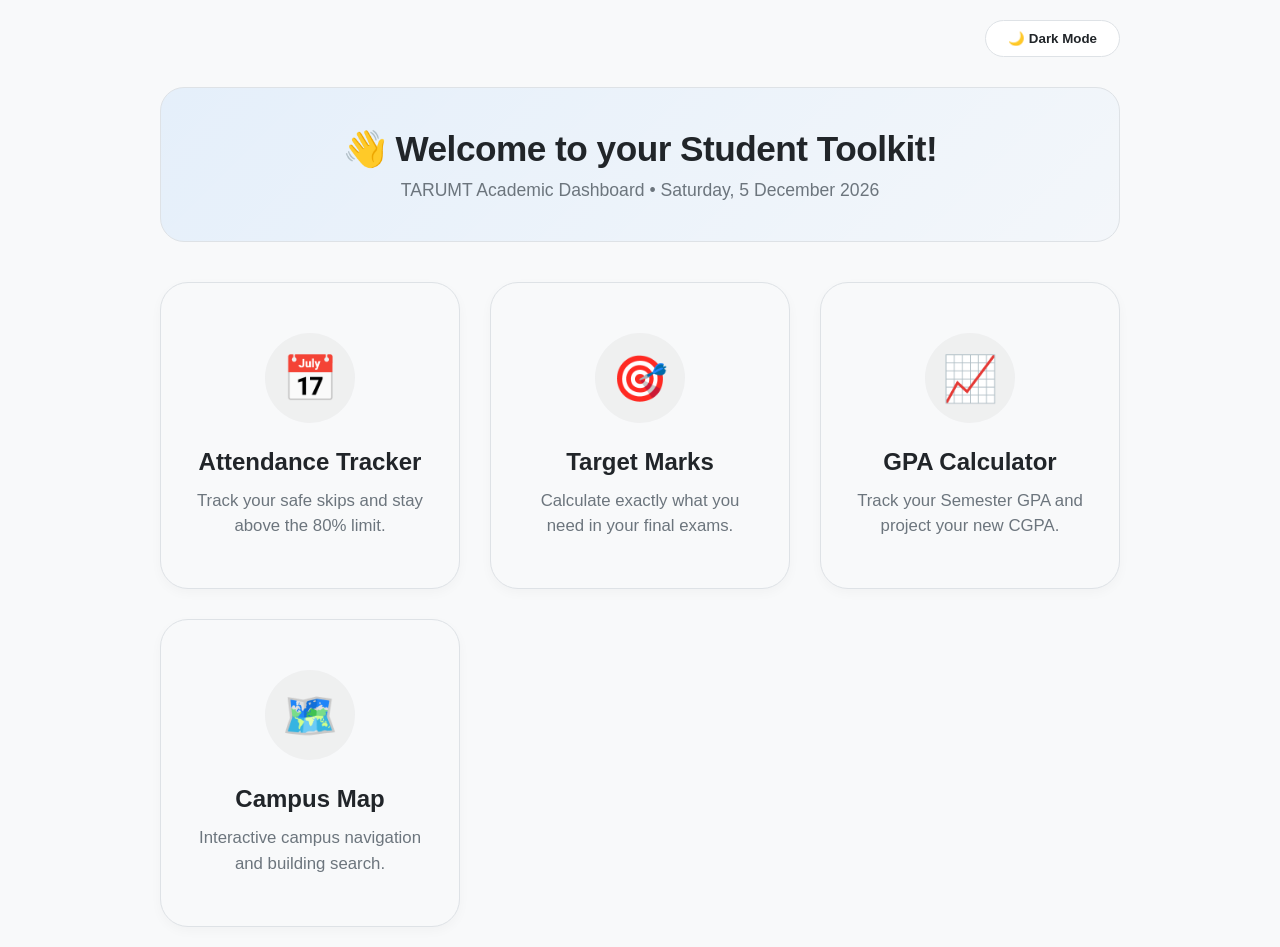
==== index.html @ 8050a45e "Add files via upload" ====
<!DOCTYPE html>
<html lang="en">
<head>
    <link rel="manifest" href="manifest.json">
    <meta name="theme-color" content="#D9534F">
    <meta name="apple-mobile-web-app-capable" content="yes">
    <meta name="apple-mobile-web-app-status-bar-style" content="black">
    <meta charset="UTF-8">
    <meta name="viewport" content="width=device-width, initial-scale=1.0">
    <title>Student Toolkit | Home</title>
    <link rel="stylesheet" href="style.css">
    <style>
        /* Smooth page load animation */
        @keyframes fadeUp { 
            from { opacity: 0; transform: translateY(15px); } 
            to { opacity: 1; transform: translateY(0); } 
        }
        
        .dashboard { 
            animation: fadeUp 0.6s ease-out; 
            position: relative; /* Locks the dark mode button inside */
            padding: 20px;
            max-width: 1000px;
            margin: 0 auto;
        }

        #theme-toggle:hover {
            border-color: var(--primary);
            color: var(--primary);
        }

        /* New Welcome Banner to fill the empty space */
        .welcome-banner {
            background: linear-gradient(135deg, rgba(0, 123, 255, 0.08), rgba(0, 123, 255, 0.02));
            border: 1px solid var(--border);
            border-radius: 24px;
            padding: 40px 20px;
            text-align: center;
            margin-top: 60px; /* Space for the absolute button */
            margin-bottom: 40px;
        }
        .welcome-banner h1 {
            margin: 0 0 10px 0;
            font-size: 2.2rem;
            color: var(--text-main);
            letter-spacing: -0.5px;
        }
        .welcome-banner p {
            margin: 0;
            font-size: 1.1rem;
            color: var(--text-muted);
            font-weight: 500;
        }

        /* Grid Layout */
        .menu-grid {
            display: grid; 
            grid-template-columns: 1fr; 
            gap: 30px; 
        }
        @media (min-width: 800px) {
            .menu-grid { grid-template-columns: repeat(3, 1fr); }
        }

        /* Bigger, Modern App Cards */
        .menu-card {
            background: var(--bg-color);
            border: 1px solid var(--border);
            border-radius: 28px; 
            padding: 50px 30px; /* Massively increased padding */
            text-align: center;
            text-decoration: none;
            transition: all 0.3s cubic-bezier(0.25, 0.8, 0.25, 1);
            box-shadow: 0 4px 12px rgba(0, 0, 0, 0.03);
        }

        .menu-card:hover {
            transform: translateY(-8px);
            box-shadow: 0 15px 30px rgba(0, 0, 0, 0.08);
            border-color: var(--primary);
        }

        /* Icon Circular Wrapper - Larger */
        .icon-wrapper {
            width: 90px;
            height: 90px;
            margin: 0 auto 25px auto;
            background: rgba(128, 128, 128, 0.08);
            border-radius: 50%;
            display: flex;
            align-items: center;
            justify-content: center;
            font-size: 2.8rem; /* Bigger Emojis */
            transition: transform 0.3s ease, background 0.3s ease;
        }

        .menu-card:hover .icon-wrapper {
            transform: scale(1.1);
            background: rgba(0, 123, 255, 0.1); 
        }

        /* Card Typography - Larger */
        .menu-card h2 { 
            margin: 0 0 12px 0; 
            color: var(--text-main); 
            font-size: 1.5rem; 
            font-weight: 700; 
        }
        .menu-card p { 
            margin: 0; 
            color: var(--text-muted); 
            font-size: 1.05rem; 
            line-height: 1.5; 
        }
    </style>
</head>
<body data-theme="light">
    <div class="dashboard">
        
        <div class="top-nav-bar" style="border-bottom: none; padding-bottom: 0;">
            <button id="theme-toggle" class="btn-dark-mode" onclick="toggleTheme()">🌙 Dark Mode</button>
        </div>

        <header class="welcome-banner" style="margin-top: 10px;">
            <h1>👋 Welcome to your Student Toolkit!</h1>
            <p>TARUMT Academic Dashboard • <span id="current-date"></span></p>
        </header>

        <main class="content-area" style="background: transparent; border: none; box-shadow: none; padding: 0;">
            <div class="menu-grid">
                
                <a href="attendance.html" class="menu-card">
                    <div class="icon-wrapper">📅</div>
                    <h2>Attendance Tracker</h2>
                    <p>Track your safe skips and stay above the 80% limit.</p>
                </a>

                <a href="marks.html" class="menu-card">
                    <div class="icon-wrapper">🎯</div>
                    <h2>Target Marks</h2>
                    <p>Calculate exactly what you need in your final exams.</p>
                </a>

                <a href="calculator.html" class="menu-card">
                    <div class="icon-wrapper">📈</div>
                    <h2>GPA Calculator</h2>
                    <p>Track your Semester GPA and project your new CGPA.</p>
                </a>

                <a href="map.html" class="menu-card">
                    <div class="icon-wrapper">🗺️</div>
                    <h2>Campus Map</h2>
                    <p>Interactive campus navigation and building search.</p>
                </a>

            </div>
        </main>
    </div>
    
    <script src="script.js"></script>
    <script>
        // Simple script to display today's date in the welcome banner
        const dateOptions = { weekday: 'long', year: 'numeric', month: 'long', day: 'numeric' };
        document.getElementById('current-date').innerText = new Date().toLocaleDateString('en-MY', dateOptions);
    </script>
</body>
</html>
---- style.css ----
/* ==============================================================
   1. GLOBAL THEMES & VARIABLES
============================================================== */
:root {
    --bg-color: #f8f9fa;
    --text-main: #212529;
    --text-muted: #6c757d;
    --primary: #0d6efd;
    --border: #dee2e6;
    --input-bg: #ffffff;
    --danger: #dc3545;
    --success: #198754;
}

[data-theme="dark"] {
    --bg-color: #121212;
    --text-main: #f8f9fa;
    --text-muted: #adb5bd;
    --primary: #3d8bfd;
    --border: #343a40;
    --input-bg: #212529;
    --danger: #ea868f;
    --success: #75b798;
}

body {
    font-family: -apple-system, BlinkMacSystemFont, "Segoe UI", Roboto, Helvetica, Arial, sans-serif;
    background-color: var(--bg-color);
    color: var(--text-main);
    margin: 0;
    padding: 0;
    transition: background-color 0.3s ease, color 0.3s ease;
}

* {
    box-sizing: border-box; /* Prevents elements from breaking out of the screen */
}

/* ==============================================================
   2. LAYOUT & ANIMATIONS
============================================================== */
@keyframes fadeUp { 
    from { opacity: 0; transform: translateY(15px); } 
    to { opacity: 1; transform: translateY(0); } 
}

.dashboard { 
    animation: fadeUp 0.6s ease-out; 
}

.subtitle {
    display: block;
    font-size: 1.1rem;
    color: var(--text-muted);
    font-weight: 500;
    margin-top: 8px;
}

.card-section {
    background: var(--input-bg);
    border: 1px solid var(--border);
    border-radius: 16px;
    padding: 25px;
    margin-bottom: 25px;
    box-shadow: 0 4px 6px rgba(0, 0, 0, 0.02);
}

.split-layout {
    display: grid;
    grid-template-columns: 1fr;
    gap: 30px;
}
@media (min-width: 768px) {
    .split-layout { grid-template-columns: 1.3fr 1fr; }
}

/* ==============================================================
   3. UNIFIED TOP NAVIGATION BAR & BUTTONS
============================================================== */
.top-nav-bar {
    display: flex;
    align-items: center;
    width: 100%;
    margin-bottom: 30px;
    padding-bottom: 20px;
    border-bottom: 1px solid var(--border);
}

.btn-back {
    display: inline-flex;
    align-items: center;
    gap: 8px;
    text-decoration: none;
    padding: 10px 22px; 
    border-radius: 50px; 
    background: var(--input-bg);
    border: 1px solid var(--border);
    color: var(--text-main);
    font-weight: 600;
    font-size: 0.95rem;
    transition: all 0.2s ease;
    cursor: pointer;
}

.btn-back:hover {
    background: var(--primary);
    color: white; 
    border-color: var(--primary);
    transform: translateX(-3px);
}

.btn-dark-mode {
    padding: 10px 22px;
    border-radius: 50px; 
    background: var(--input-bg);
    border: 1px solid var(--border);
    cursor: pointer;
    color: var(--text-main);
    font-weight: 600;
    transition: all 0.2s ease;
    margin-left: auto; /* Forces it to the far right */
}

.btn-dark-mode:hover {
    border-color: var(--primary);
    color: var(--primary);
}

/* ==============================================================
   4. HOME PAGE (INDEX.HTML) MENU CARDS
============================================================== */
.welcome-banner {
    background: linear-gradient(135deg, rgba(13, 110, 253, 0.08), rgba(13, 110, 253, 0.02));
    border: 1px solid var(--border);
    border-radius: 24px;
    padding: 40px 20px;
    text-align: center;
    margin-bottom: 40px;
}

.menu-grid {
    display: grid; 
    grid-template-columns: 1fr; 
    gap: 30px; 
}
@media (min-width: 800px) {
    .menu-grid { grid-template-columns: repeat(3, 1fr); }
}

.menu-card {
    background: var(--input-bg);
    border: 1px solid var(--border);
    border-radius: 28px; 
    padding: 50px 30px; 
    text-align: center;
    text-decoration: none;
    transition: all 0.3s cubic-bezier(0.25, 0.8, 0.25, 1);
    box-shadow: 0 4px 12px rgba(0, 0, 0, 0.03);
}

.menu-card:hover {
    transform: translateY(-8px);
    box-shadow: 0 15px 30px rgba(0, 0, 0, 0.08);
    border-color: var(--primary);
}

.icon-wrapper {
    width: 90px;
    height: 90px;
    margin: 0 auto 25px auto;
    background: rgba(128, 128, 128, 0.08);
    border-radius: 50%;
    display: flex;
    align-items: center;
    justify-content: center;
    font-size: 2.8rem; 
    transition: transform 0.3s ease, background 0.3s ease;
}

.menu-card:hover .icon-wrapper {
    transform: scale(1.1);
    background: rgba(13, 110, 253, 0.1); 
}

/* ==============================================================
   5. INPUTS, FORMS & FRACTIONS
============================================================== */
.input-group-col {
    display: flex;
    flex-direction: column;
}

.styled-select {
    width: 100%; 
    padding: 12px; 
    border-radius: 8px; 
    font-family: inherit; 
    font-size: 1rem;
    background-color: var(--input-bg); 
    color: var(--text-main); 
    border: 1px solid var(--border);
    transition: border-color 0.2s ease;
}
.styled-select:focus {
    outline: none;
    border-color: var(--primary);
}

.fraction-input {
    display: flex;
    align-items: center;
    gap: 10px;
    margin-top: 5px;
}

.fraction-input input { 
    width: 100%; 
    text-align: center; 
    font-size: 1.1rem; 
    padding: 12px; 
    font-family: inherit; 
    border: 1px solid var(--border); 
    border-radius: 8px; 
    background: var(--input-bg); 
    color: var(--text-main); 
    transition: border-color 0.2s ease;
}

.fraction-input input:focus { 
    outline: none; 
    border-color: var(--primary); 
}

/* ==============================================================
   6. GRADING SCALE TABLE
============================================================== */
.scale-table {
    width: 100%;
    border-collapse: collapse;
    font-size: 0.95rem;
}

.scale-table th {
    border-bottom: 2px solid var(--border);
    padding-bottom: 10px;
    color: var(--text-main);
}

.scale-table td {
    padding: 12px 0;
    color: var(--text-muted);
    border-bottom: 1px solid var(--border);
}

.scale-table tr:last-child td { 
    border-bottom: none; 
}

/* Strict Alignment for the Table */
.scale-table th:nth-child(1), .scale-table td:nth-child(1) { 
    text-align: left; 
    padding-left: 10px; 
    width: 25%; 
}
.scale-table th:nth-child(2), .scale-table td:nth-child(2) { 
    text-align: center; 
    width: 50%; 
}
.scale-table th:nth-child(3), .scale-table td:nth-child(3) { 
    text-align: right; 
    padding-right: 10px; 
    width: 25%; 
}

/* ==============================================================
   7. UTILITY CLASSES (Buttons used in GPA/Attendance)
============================================================== */
.btn-add {
    background-color: var(--primary);
    color: white;
    border: none;
    padding: 10px 20px;
    border-radius: 8px;
    cursor: pointer;
    font-weight: 600;
    font-size: 1rem;
    transition: opacity 0.2s;
}
.btn-add:hover { opacity: 0.9; }

.btn-delete {
    background-color: transparent;
    color: var(--danger);
    border: 1px solid var(--danger);
    padding: 8px 16px;
    border-radius: 8px;
    cursor: pointer;
    font-weight: 600;
    transition: all 0.2s;
}
.btn-delete:hover {
    background-color: var(--danger);
    color: white;
}

/* ==============================================================
   8. CAMPUS MAP
============================================================== */

/* --- MAP BUILDING HIGHLIGHT ---*/
.building-highlight,
.building-highlight * {
    fill: #3b82f6 !important; 
    stroke: #ffffff !important;
    stroke-width: 4px !important;
    transition: all 0.3s ease;
}    

.building-highlight {
    filter: drop-shadow(0px 0px 15px #3b82f6) brightness(1.2);
}

.building-highlight {
    filter: drop-shadow(0px 0px 15px #3b82f6) brightness(1.2);
}

/* Special highlight rule for the Arena image */
#tarumt-arena.building-highlight {
    fill: url(#pattern16_2003_13) !important; 
    stroke: none !important; 
    
    /* THE UPGRADE: Stacked shadows for a massive glow + brighter image */
    filter: drop-shadow(0px 0px 6px var(--primary)) 
            drop-shadow(0px 0px 18px var(--primary)) 
            drop-shadow(0px 0px 30px var(--primary)) 
            brightness(1.3);
}

/* Ensure the map container can hold floating elements */
.your-map-container-class { 
    position: relative; /* This is crucial for the absolute positioning to work */
    overflow: hidden;
}

/* Floating Pill Button Design */
.floating-gmap-btn {
    /* Positioning */
    position: absolute;
    bottom: 24px;
    right: 24px; /* Change to 'left: 24px' if you prefer it on the left */
    z-index: 1000; /* Ensures it stays above the SVG map */
    
    /* Layout & Flexbox */
    display: inline-flex;
    align-items: center;
    gap: 8px;
    padding: 12px 20px;
    
    /* Typography & Colors */
    background-color: #ffffff;
    color: #1a73e8; /* Google Maps blue */
    font-family: -apple-system, BlinkMacSystemFont, "Segoe UI", Roboto, Helvetica, Arial, sans-serif;
    font-size: 15px;
    font-weight: 600;
    text-decoration: none;
    
    /* Shape & Shadows */
    border-radius: 50px; /* Creates the pill shape */
    box-shadow: 0 4px 12px rgba(0, 0, 0, 0.15), 0 1px 3px rgba(0, 0, 0, 0.1);
    
    /* Animation */
    transition: all 0.2s cubic-bezier(0.25, 0.8, 0.25, 1);
    cursor: pointer;
}

/* Hover State */
.floating-gmap-btn:hover {
    background-color: #f8f9fa;
    color: #174ea6; /* Darker blue on hover */
    box-shadow: 0 6px 16px rgba(0, 0, 0, 0.2), 0 2px 4px rgba(0, 0, 0, 0.12);
    transform: translateY(-2px); /* Lifts the button up slightly */
}

/* Click/Active State */
.floating-gmap-btn:active {
    transform: translateY(0);
    box-shadow: 0 2px 8px rgba(0, 0, 0, 0.15);
}

/* Mobile Responsiveness */
@media (max-width: 600px) {
    .floating-gmap-btn {
        bottom: 16px;
        right: 16px;
        padding: 10px 16px;
        font-size: 14px;
    }
}
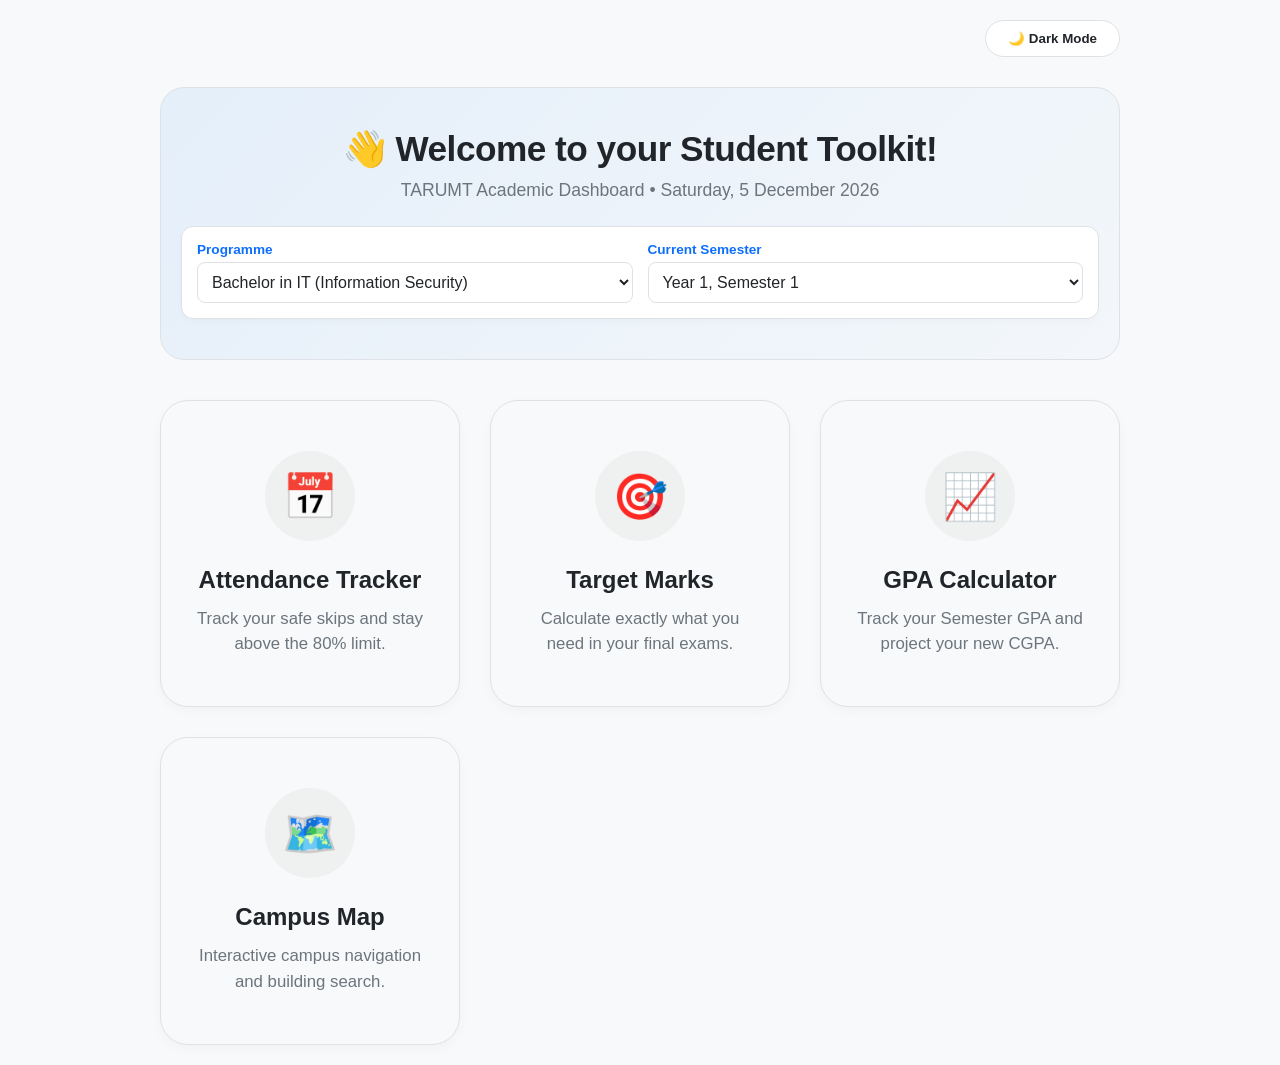
==== commit 41416176: "Add files via upload" ====
--- a/index.html
+++ b/index.html
@@ -122,8 +122,24 @@
         </div>
 
         <header class="welcome-banner" style="margin-top: 10px;">
-            <h1>👋 Welcome to your Student Toolkit!</h1>
+            <h1 style="margin-top: 0;">👋 Welcome to your Student Toolkit!</h1>
             <p>TARUMT Academic Dashboard • <span id="current-date"></span></p>
+            
+            <div style="display: flex; gap: 15px; justify-content: center; margin-top: 25px; align-items: center; flex-wrap: wrap; background: var(--input-bg); padding: 15px; border-radius: 12px; border: 1px solid var(--border); box-shadow: 0 4px 6px rgba(0,0,0,0.02);">
+                <div class="input-group-col" style="flex: 1; min-width: 200px; text-align: left;">
+                    <label style="font-size: 0.85rem; font-weight: 600; color: var(--primary); margin-bottom: 5px;">Programme</label>
+                    <select id="programme-selector" class="styled-select" onchange="updateDashboardSemesters(); saveDashboardProfile();" style="padding: 10px;">
+                        <option value="RIS">Bachelor in IT (Information Security)</option>
+                        <option value="RFI">Bachelor of Finance and Investment</option>
+                    </select>
+                </div>
+                <div class="input-group-col" style="flex: 1; min-width: 200px; text-align: left;">
+                    <label style="font-size: 0.85rem; font-weight: 600; color: var(--primary); margin-bottom: 5px;">Current Semester</label>
+                    <select id="semester-selector" class="styled-select" onchange="saveDashboardProfile();" style="padding: 10px;">
+                        <option value="">Loading...</option>
+                    </select>
+                </div>
+            </div>
         </header>
 
         <main class="content-area" style="background: transparent; border: none; box-shadow: none; padding: 0;">
--- a/style.css
+++ b/style.css
@@ -91,7 +91,7 @@
     align-items: center;
     gap: 8px;
     text-decoration: none;
-    padding: 10px 22px; 
+    padding: 10px 23px 10px 21px;
     border-radius: 50px; 
     background: var(--input-bg);
     border: 1px solid var(--border);
@@ -100,6 +100,12 @@
     font-size: 0.95rem;
     transition: all 0.2s ease;
     cursor: pointer;
+    line-height: 1;
+  
+}
+
+.btn-back svg {
+    transform: translateY(1px); 
 }
 
 .btn-back:hover {
@@ -326,7 +332,7 @@
 
 /* Special highlight rule for the Arena image */
 #tarumt-arena.building-highlight {
-    fill: url(#pattern16_2003_13) !important; 
+    fill: url(#pattern1_2131_10) !important; 
     stroke: none !important; 
     
     /* THE UPGRADE: Stacked shadows for a massive glow + brighter image */
@@ -397,3 +403,170 @@
     }
 }
 
+.map-controls-right {
+    position: absolute;
+    bottom: 80px;
+    right: 20px;
+    display: flex;
+    flex-direction: column;
+    gap: 12px;
+    z-index: 100; /* Ensures it sits above the map */
+}
+
+/* Base button styling */
+.map-control-btn {
+    width: 45px;
+    height: 45px;
+    position: relative; /* Needed for the ::before background */
+    display: flex;
+    align-items: center;
+    justify-content: center;
+    cursor: pointer;
+    text-decoration: none;
+    border: none;
+    background: transparent;
+    color: var(--text-main);
+}
+
+/* The background circle (separated from the icon) */
+.map-control-btn::before {
+    content: '';
+    position: absolute;
+    top: 0;
+    left: 0;
+    right: 0;
+    bottom: 0;
+    border-radius: 50%;
+    background: var(--input-bg);
+    border: 1px solid var(--border);
+    box-shadow: 0 2px 8px rgba(0,0,0,0.15);
+    transition: transform 0.2s ease, border-color 0.2s ease;
+    z-index: -1; /* Pushes the circle behind the icon */
+}
+
+/* Ensure the SVG icon sits on top and changes color */
+.map-control-btn svg {
+    position: relative;
+    z-index: 1;
+    transition: color 0.2s ease;
+}
+
+/* Hover Effects */
+.map-control-btn:hover::before {
+    transform: scale(1.1); /* Only the background circle scales up! */
+    border-color: #007bff; /* Optional: blue border on hover */
+}
+
+.map-control-btn:hover svg {
+    color: #007bff; /* Icon turns blue, but does NOT scale! */
+}
+
+.map-control-btn:active::before {
+    transform: scale(0.95); /* Circle squishes down on click */
+}
+
+
+/* ==============================================================
+   9. PROFILE / SETUP PAGE
+============================================================== */
+.profile-body {
+    display: flex;
+    justify-content: center;
+    align-items: center;
+    min-height: 100vh;
+    background-color: var(--bg-color); /* Uses your global theme */
+    margin: 0;
+}
+
+.profile-card {
+    background: var(--input-bg);
+    padding: 40px;
+    border-radius: 24px; /* Matches your welcome banner */
+    border: 1px solid var(--border);
+    box-shadow: 0 10px 30px rgba(0, 0, 0, 0.05);
+    width: 100%;
+    max-width: 450px;
+    text-align: center;
+    animation: fadeUp 0.6s ease-out; /* Reusing your existing animation! */
+}
+
+.profile-card h2 {
+    margin-top: 0;
+    color: var(--text-main);
+    font-size: 1.8rem;
+    margin-bottom: 10px;
+}
+
+.profile-card p {
+    color: var(--text-muted);
+    font-size: 0.95rem;
+    margin-bottom: 30px;
+    line-height: 1.5;
+}
+
+.profile-card .form-group {
+    text-align: left;
+    margin-bottom: 20px;
+}
+
+.profile-card .form-group label {
+    display: block;
+    font-weight: 600;
+    margin-bottom: 8px;
+    color: var(--text-main);
+    font-size: 0.95rem;
+}
+
+/* Custom Dropdown Styling to match your aesthetic */
+.input-dropdown {
+    width: 100%;
+    padding: 14px;
+    border-radius: 12px;
+    font-family: inherit;
+    font-size: 1rem;
+    background-color: var(--bg-color); /* Slight contrast from the card */
+    color: var(--text-main);
+    border: 1px solid var(--border);
+    transition: border-color 0.2s ease, box-shadow 0.2s ease;
+    appearance: none; /* Hides default browser arrow */
+    
+    /* Custom SVG Arrow that works in light/dark mode */
+    background-image: url("data:image/svg+xml;charset=US-ASCII,%3Csvg%20xmlns%3D%22http%3A%2F%2Fwww.w3.org%2F2000%2Fsvg%22%20width%3D%22292.4%22%20height%3D%22292.4%22%3E%3Cpath%20fill%3D%22%236c757d%22%20d%3D%22M287%2069.4a17.6%2017.6%200%200%200-13-5.4H18.4c-5%200-9.3%201.8-12.9%205.4A17.6%2017.6%200%200%200%200%2082.2c0%205%201.8%209.3%205.4%2012.9l128%20127.9c3.6%203.6%207.8%205.4%2012.8%205.4s9.2-1.8%2012.8-5.4L287%2095c3.5-3.5%205.4-7.8%205.4-12.8%200-5-1.9-9.2-5.5-12.8z%22%2F%3E%3C%2Fsvg%3E");
+    background-repeat: no-repeat;
+    background-position: right 15px top 50%;
+    background-size: 12px auto;
+}
+
+.input-dropdown:focus {
+    outline: none;
+    border-color: var(--primary);
+    box-shadow: 0 0 0 3px rgba(13, 110, 253, 0.15);
+}
+
+/* Primary Button Styling */
+.btn-primary {
+    width: 100%;
+    padding: 14px;
+    background-color: var(--primary);
+    color: white;
+    border: none;
+    border-radius: 12px;
+    font-size: 1.05rem;
+    font-weight: 600;
+    cursor: pointer;
+    transition: all 0.2s ease;
+    margin-top: 15px;
+    box-shadow: 0 4px 12px rgba(13, 110, 253, 0.2);
+}
+
+.btn-primary:hover:not(:disabled) {
+    transform: translateY(-2px);
+    box-shadow: 0 6px 16px rgba(13, 110, 253, 0.3);
+}
+
+.btn-primary:disabled {
+    background-color: var(--border);
+    color: var(--text-muted);
+    cursor: not-allowed;
+    box-shadow: none;
+}
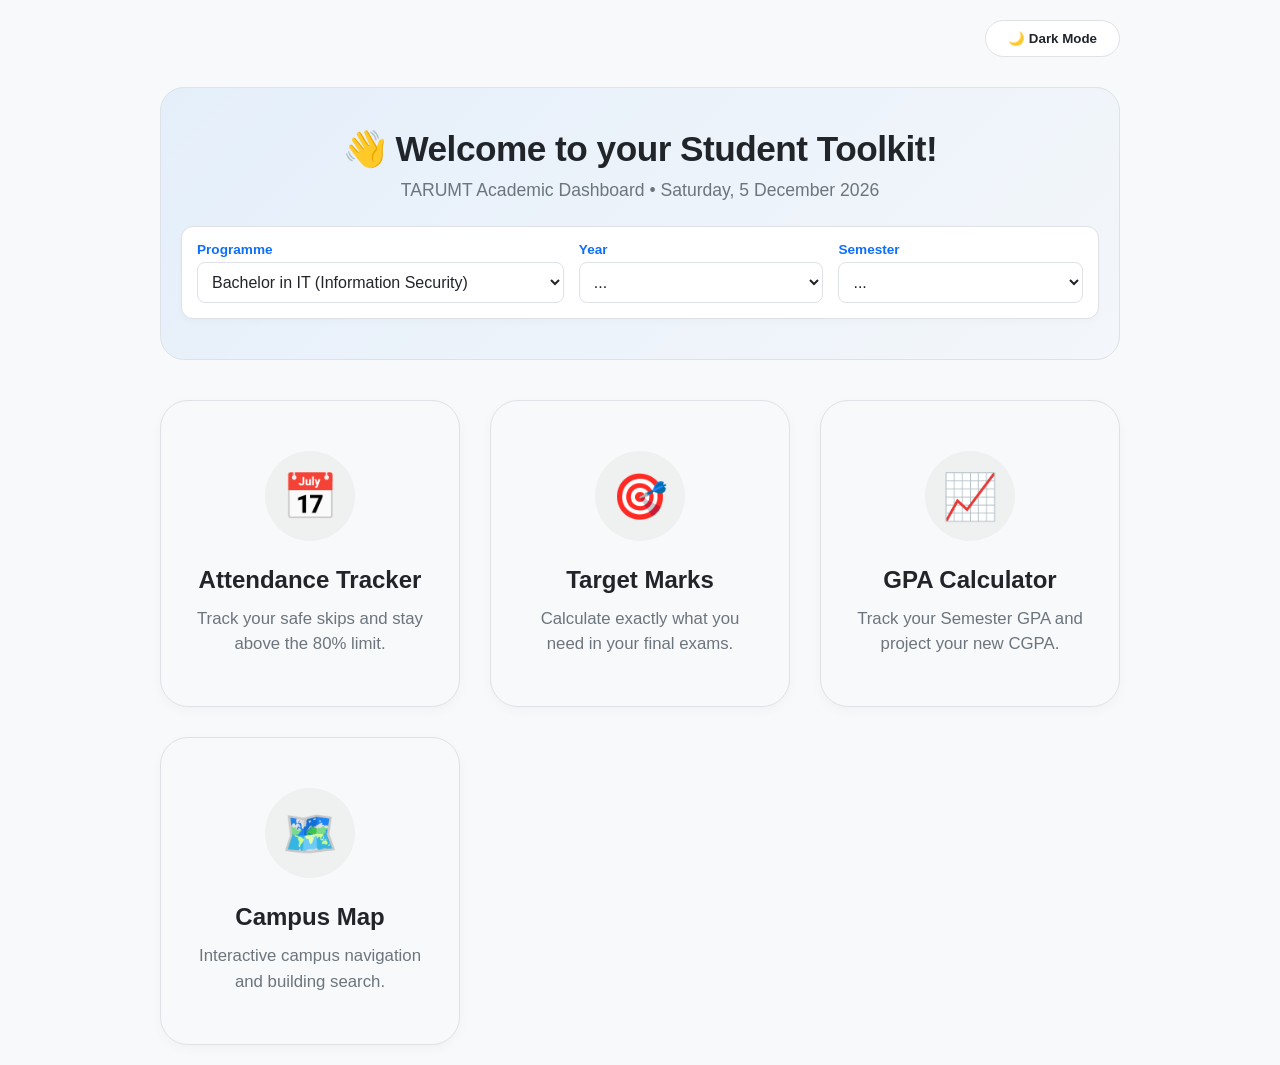
==== commit d3c98323: "Add files via upload" ====
--- a/index.html
+++ b/index.html
@@ -126,17 +126,23 @@
             <p>TARUMT Academic Dashboard • <span id="current-date"></span></p>
             
             <div style="display: flex; gap: 15px; justify-content: center; margin-top: 25px; align-items: center; flex-wrap: wrap; background: var(--input-bg); padding: 15px; border-radius: 12px; border: 1px solid var(--border); box-shadow: 0 4px 6px rgba(0,0,0,0.02);">
-                <div class="input-group-col" style="flex: 1; min-width: 200px; text-align: left;">
+                <div class="input-group-col" style="flex: 1.5; min-width: 200px; text-align: left;">
                     <label style="font-size: 0.85rem; font-weight: 600; color: var(--primary); margin-bottom: 5px;">Programme</label>
-                    <select id="programme-selector" class="styled-select" onchange="updateDashboardSemesters(); saveDashboardProfile();" style="padding: 10px;">
+                    <select id="programme-selector" class="styled-select" onchange="updateDashboardYears(); saveDashboardProfile();" style="padding: 10px;">
                         <option value="RIS">Bachelor in IT (Information Security)</option>
                         <option value="RFI">Bachelor of Finance and Investment</option>
                     </select>
                 </div>
-                <div class="input-group-col" style="flex: 1; min-width: 200px; text-align: left;">
-                    <label style="font-size: 0.85rem; font-weight: 600; color: var(--primary); margin-bottom: 5px;">Current Semester</label>
+                <div class="input-group-col" style="flex: 1; min-width: 100px; text-align: left;">
+                    <label style="font-size: 0.85rem; font-weight: 600; color: var(--primary); margin-bottom: 5px;">Year</label>
+                    <select id="year-selector" class="styled-select" onchange="updateDashboardSemestersOnly(); saveDashboardProfile();" style="padding: 10px;">
+                        <option value="">...</option>
+                    </select>
+                </div>
+                <div class="input-group-col" style="flex: 1; min-width: 100px; text-align: left;">
+                    <label style="font-size: 0.85rem; font-weight: 600; color: var(--primary); margin-bottom: 5px;">Semester</label>
                     <select id="semester-selector" class="styled-select" onchange="saveDashboardProfile();" style="padding: 10px;">
-                        <option value="">Loading...</option>
+                        <option value="">...</option>
                     </select>
                 </div>
             </div>
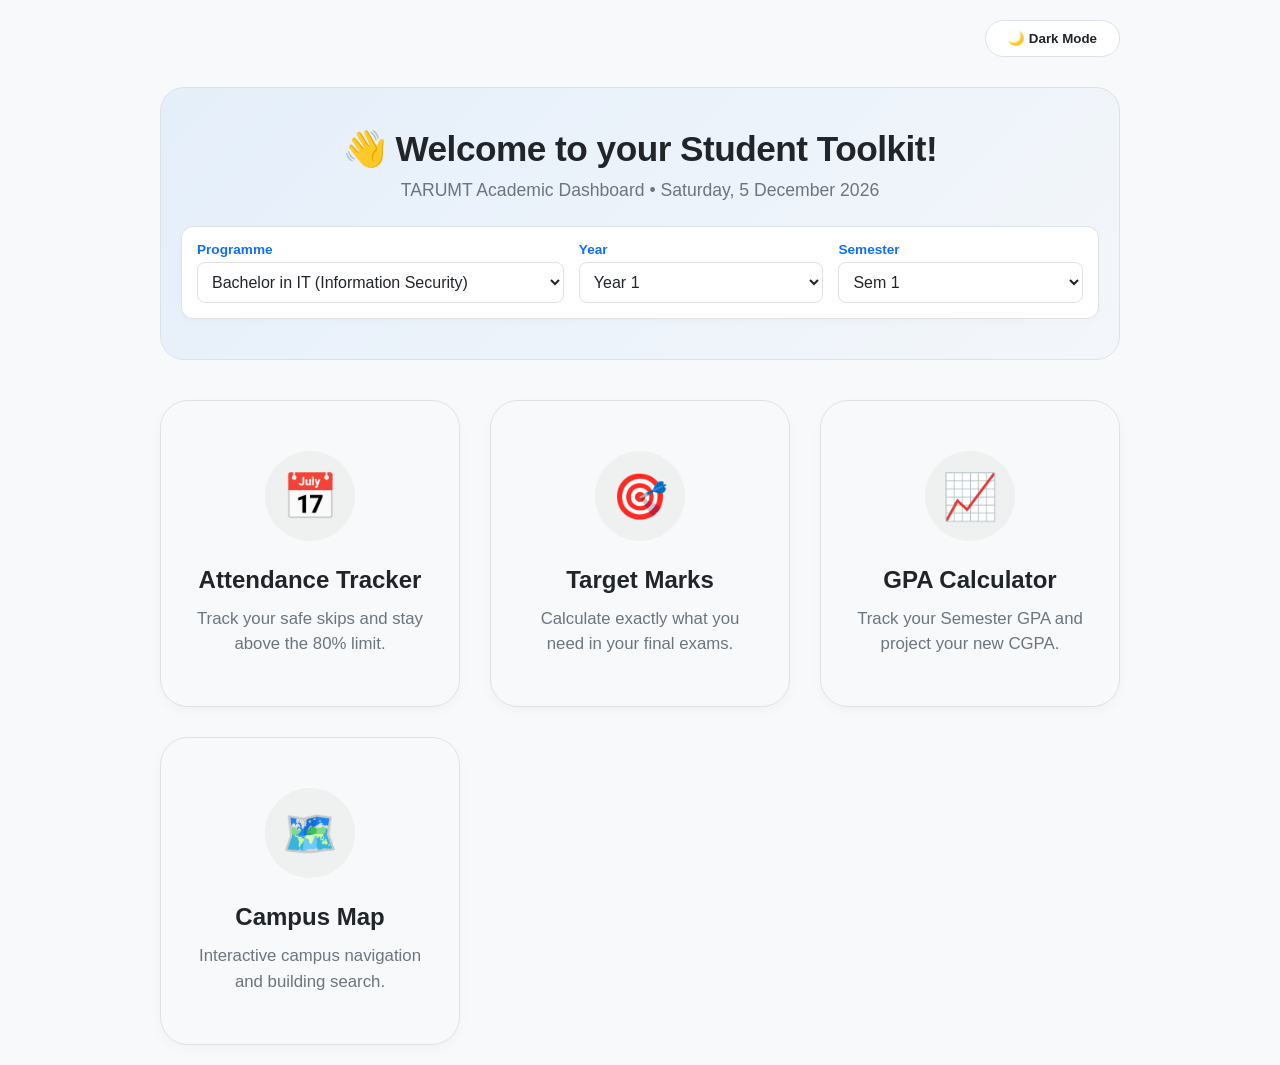
==== commit cd45c59e: "Add files via upload" ====
--- a/index.html
+++ b/index.html
@@ -179,6 +179,7 @@
         </main>
     </div>
     
+    <script src="data.js"></script>
     <script src="script.js"></script>
     <script>
         // Simple script to display today's date in the welcome banner
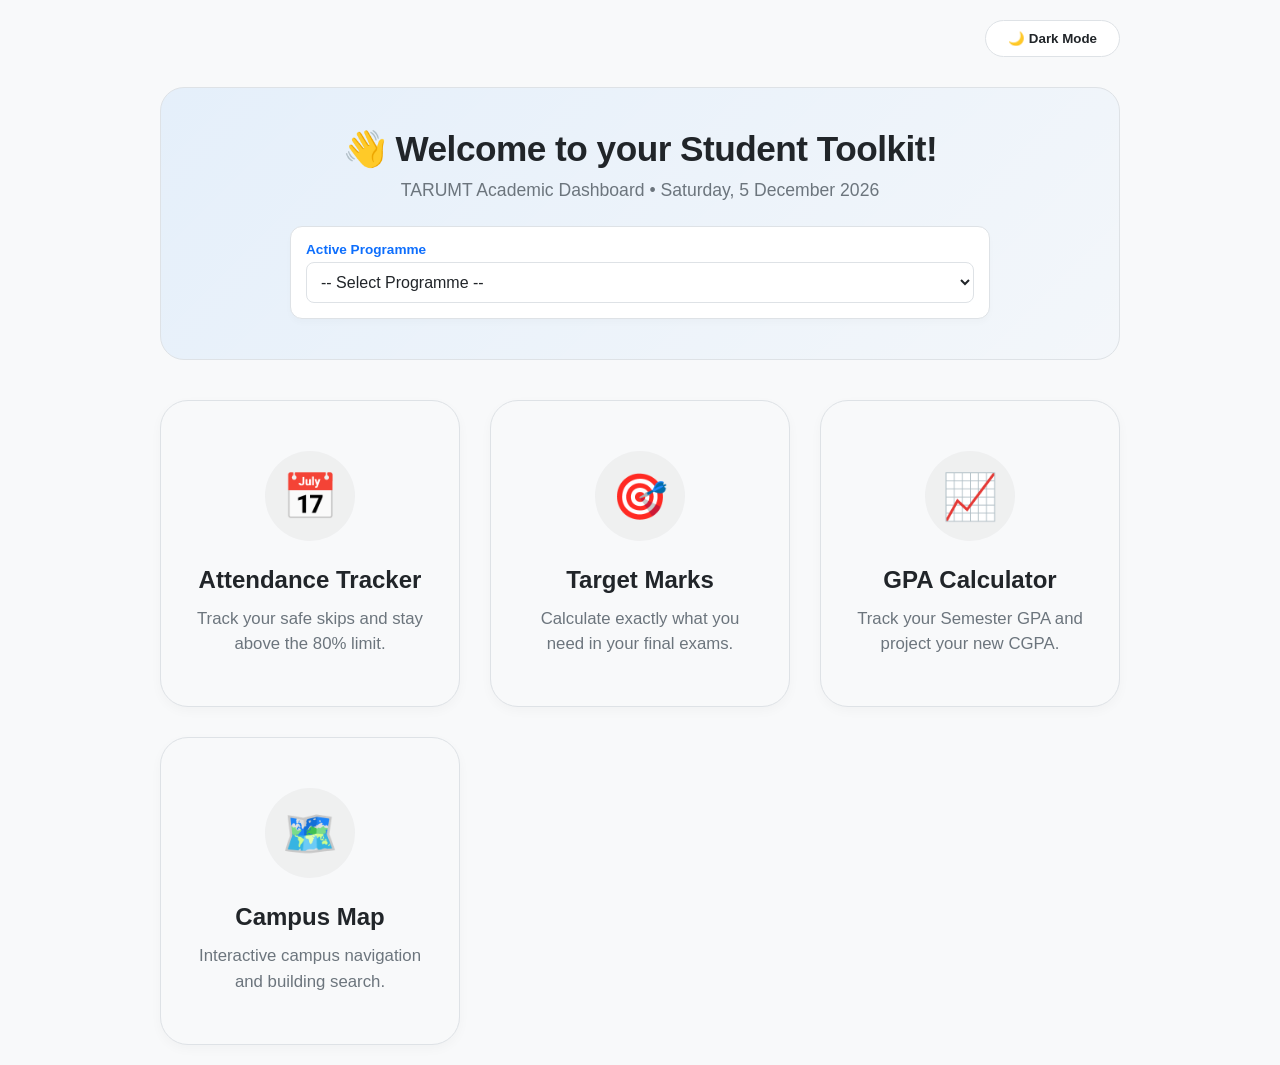
==== commit d1ca45a6: "Add files via upload" ====
--- a/index.html
+++ b/index.html
@@ -123,26 +123,16 @@
 
         <header class="welcome-banner" style="margin-top: 10px;">
             <h1 style="margin-top: 0;">👋 Welcome to your Student Toolkit!</h1>
-            <p>TARUMT Academic Dashboard • <span id="current-date"></span></p>
+            <p class="subtitle">TARUMT Academic Dashboard • <span id="current-date"></span></p>
             
-            <div style="display: flex; gap: 15px; justify-content: center; margin-top: 25px; align-items: center; flex-wrap: wrap; background: var(--input-bg); padding: 15px; border-radius: 12px; border: 1px solid var(--border); box-shadow: 0 4px 6px rgba(0,0,0,0.02);">
-                <div class="input-group-col" style="flex: 1.5; min-width: 200px; text-align: left;">
-                    <label style="font-size: 0.85rem; font-weight: 600; color: var(--primary); margin-bottom: 5px;">Programme</label>
-                    <select id="programme-selector" class="styled-select" onchange="updateDashboardYears(); saveDashboardProfile();" style="padding: 10px;">
+            <!-- Notice the max-width is now 700px to fit the long text! -->
+            <div style="display: flex; justify-content: center; margin-top: 25px; align-items: center; background: var(--input-bg); padding: 15px; border-radius: 12px; border: 1px solid var(--border); box-shadow: 0 4px 6px rgba(0,0,0,0.02); max-width: 700px; margin-left: auto; margin-right: auto;">
+                <div class="input-group-col" style="flex: 1; text-align: left;">
+                    <label style="font-size: 0.85rem; font-weight: 600; color: var(--primary); margin-bottom: 5px;">Active Programme</label>
+                    <select id="programme-selector" class="styled-select" onchange="saveProfile()" style="padding: 10px; width: 100%;">
+                        <option value="">-- Choose Programme --</option>
                         <option value="RIS">Bachelor in IT (Information Security)</option>
                         <option value="RFI">Bachelor of Finance and Investment</option>
-                    </select>
-                </div>
-                <div class="input-group-col" style="flex: 1; min-width: 100px; text-align: left;">
-                    <label style="font-size: 0.85rem; font-weight: 600; color: var(--primary); margin-bottom: 5px;">Year</label>
-                    <select id="year-selector" class="styled-select" onchange="updateDashboardSemestersOnly(); saveDashboardProfile();" style="padding: 10px;">
-                        <option value="">...</option>
-                    </select>
-                </div>
-                <div class="input-group-col" style="flex: 1; min-width: 100px; text-align: left;">
-                    <label style="font-size: 0.85rem; font-weight: 600; color: var(--primary); margin-bottom: 5px;">Semester</label>
-                    <select id="semester-selector" class="styled-select" onchange="saveDashboardProfile();" style="padding: 10px;">
-                        <option value="">...</option>
                     </select>
                 </div>
             </div>
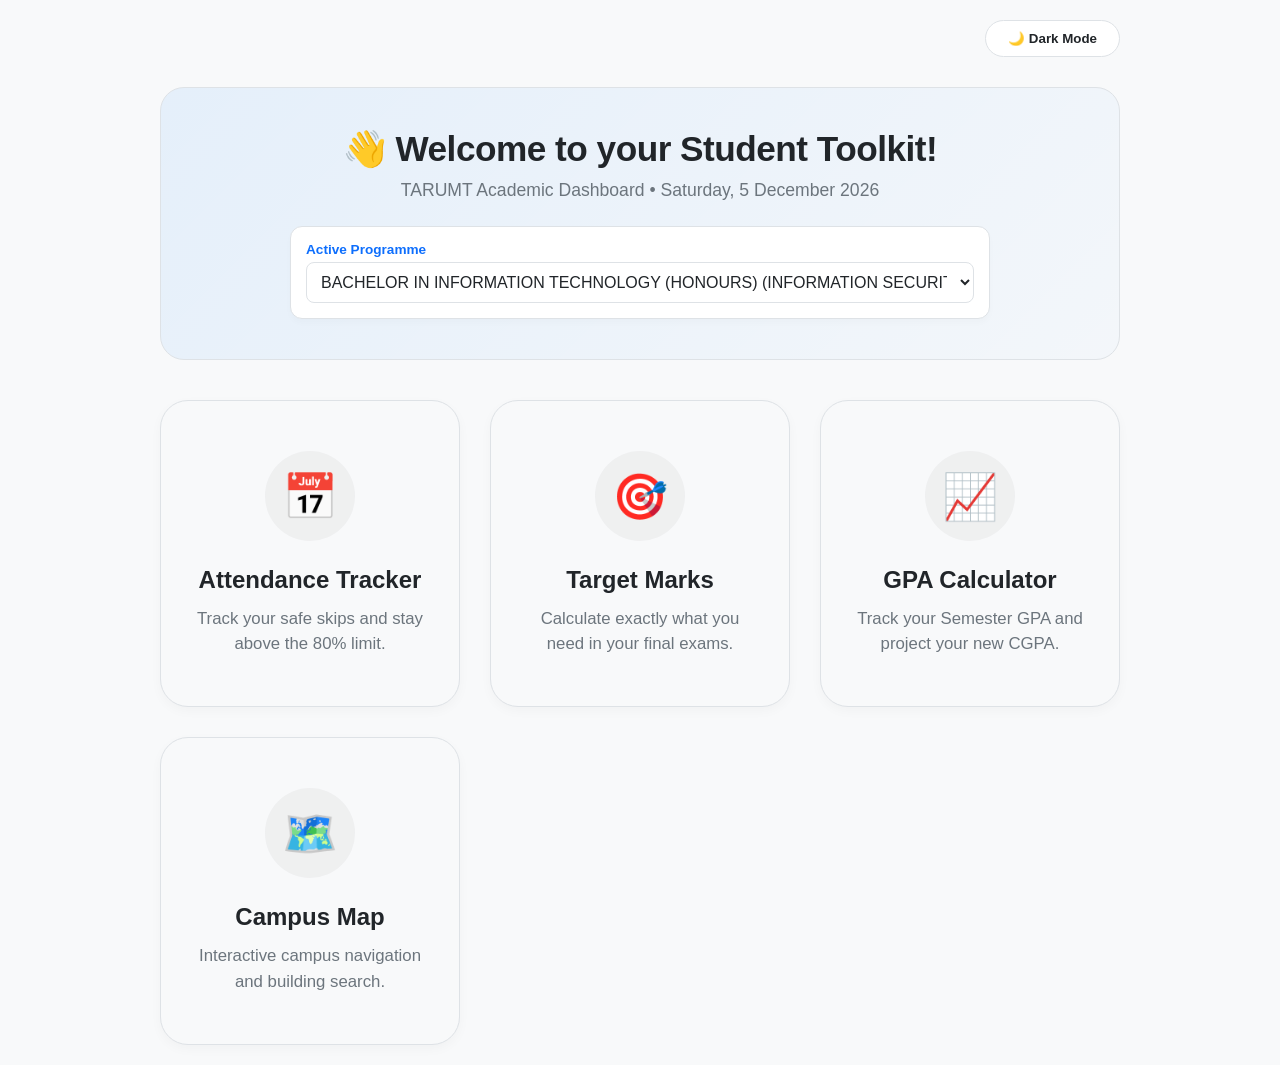
==== commit 1d51cb81: "Add files via upload" ====
--- a/index.html
+++ b/index.html
@@ -125,14 +125,12 @@
             <h1 style="margin-top: 0;">👋 Welcome to your Student Toolkit!</h1>
             <p class="subtitle">TARUMT Academic Dashboard • <span id="current-date"></span></p>
             
-            <!-- Notice the max-width is now 700px to fit the long text! -->
             <div style="display: flex; justify-content: center; margin-top: 25px; align-items: center; background: var(--input-bg); padding: 15px; border-radius: 12px; border: 1px solid var(--border); box-shadow: 0 4px 6px rgba(0,0,0,0.02); max-width: 700px; margin-left: auto; margin-right: auto;">
                 <div class="input-group-col" style="flex: 1; text-align: left;">
                     <label style="font-size: 0.85rem; font-weight: 600; color: var(--primary); margin-bottom: 5px;">Active Programme</label>
                     <select id="programme-selector" class="styled-select" onchange="saveProfile()" style="padding: 10px; width: 100%;">
-                        <option value="">-- Choose Programme --</option>
-                        <option value="RIS">Bachelor in IT (Information Security)</option>
-                        <option value="RFI">Bachelor of Finance and Investment</option>
+                        <option value="RIS" selected>BACHELOR IN INFORMATION TECHNOLOGY (HONOURS) (INFORMATION SECURITY)</option>
+                        <option value="RFI">BACHELOR OF FINANCE AND INVESTMENT (HONOURS)</option>
                     </select>
                 </div>
             </div>
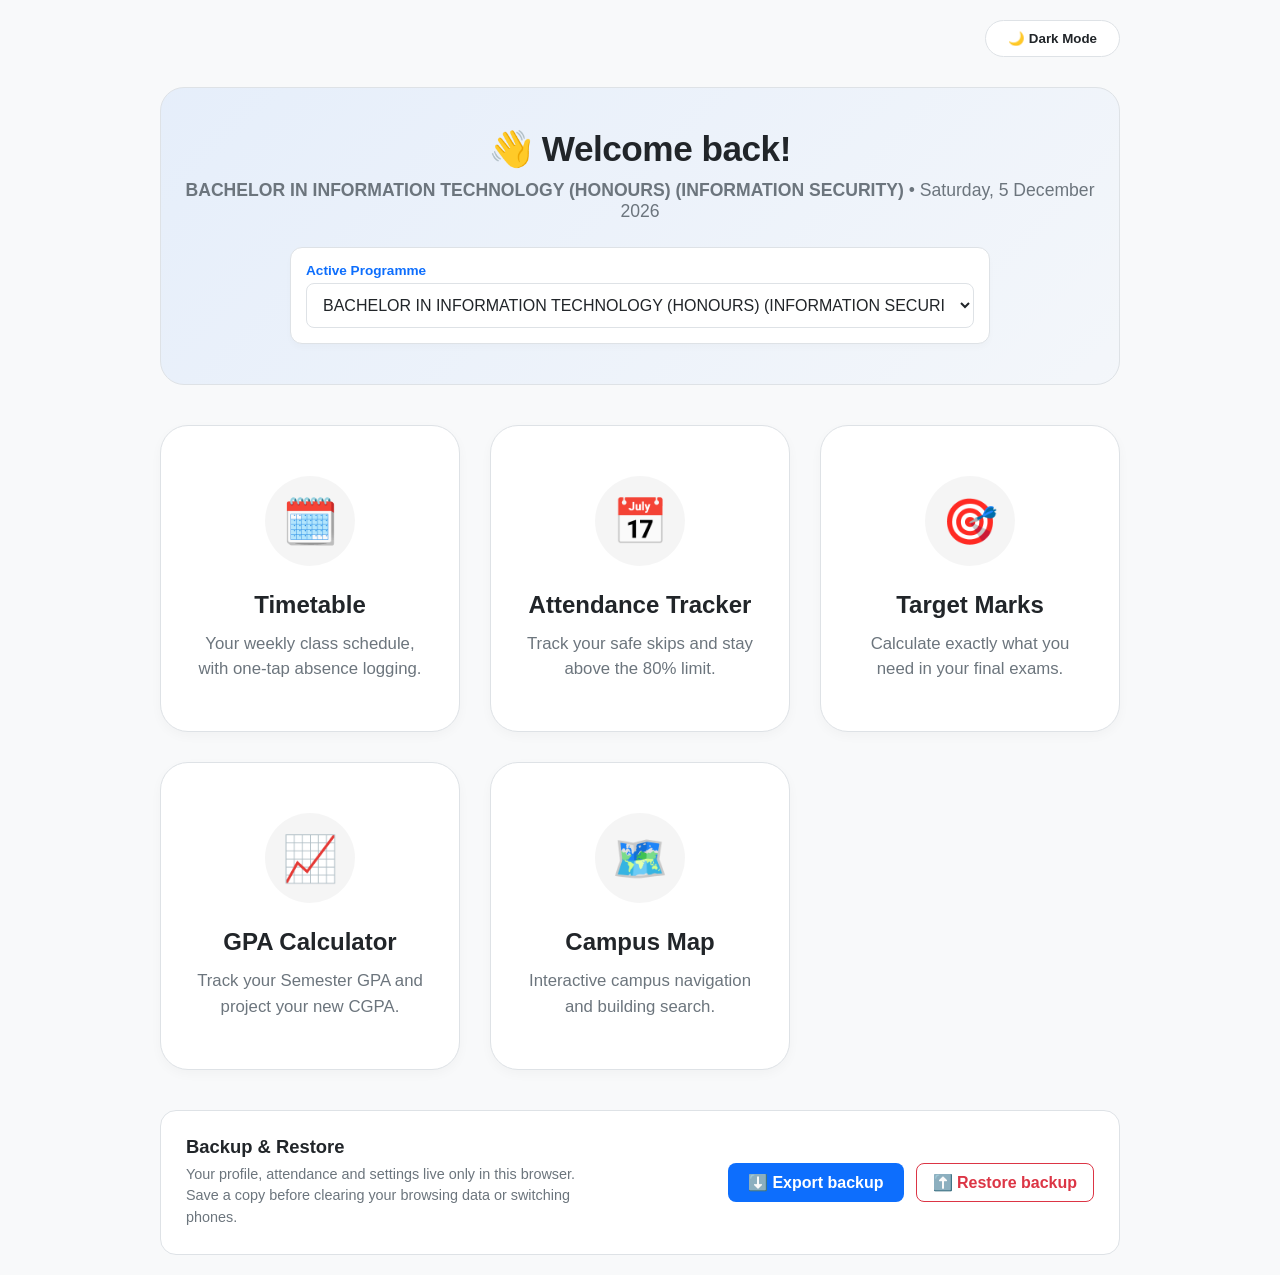
==== commit e986ed74: "Fix first-run lockout, repair offline support, and add timetable Bugs - New users were locked out of" ====
--- a/index.html
+++ b/index.html
@@ -1,178 +1,98 @@
-<!DOCTYPE html>
-<html lang="en">
-<head>
-    <link rel="manifest" href="manifest.json">
-    <meta name="theme-color" content="#D9534F">
-    <meta name="apple-mobile-web-app-capable" content="yes">
-    <meta name="apple-mobile-web-app-status-bar-style" content="black">
-    <meta charset="UTF-8">
-    <meta name="viewport" content="width=device-width, initial-scale=1.0">
-    <title>Student Toolkit | Home</title>
-    <link rel="stylesheet" href="style.css">
-    <style>
-        /* Smooth page load animation */
-        @keyframes fadeUp { 
-            from { opacity: 0; transform: translateY(15px); } 
-            to { opacity: 1; transform: translateY(0); } 
-        }
-        
-        .dashboard { 
-            animation: fadeUp 0.6s ease-out; 
-            position: relative; /* Locks the dark mode button inside */
-            padding: 20px;
-            max-width: 1000px;
-            margin: 0 auto;
-        }
-
-        #theme-toggle:hover {
-            border-color: var(--primary);
-            color: var(--primary);
-        }
-
-        /* New Welcome Banner to fill the empty space */
-        .welcome-banner {
-            background: linear-gradient(135deg, rgba(0, 123, 255, 0.08), rgba(0, 123, 255, 0.02));
-            border: 1px solid var(--border);
-            border-radius: 24px;
-            padding: 40px 20px;
-            text-align: center;
-            margin-top: 60px; /* Space for the absolute button */
-            margin-bottom: 40px;
-        }
-        .welcome-banner h1 {
-            margin: 0 0 10px 0;
-            font-size: 2.2rem;
-            color: var(--text-main);
-            letter-spacing: -0.5px;
-        }
-        .welcome-banner p {
-            margin: 0;
-            font-size: 1.1rem;
-            color: var(--text-muted);
-            font-weight: 500;
-        }
-
-        /* Grid Layout */
-        .menu-grid {
-            display: grid; 
-            grid-template-columns: 1fr; 
-            gap: 30px; 
-        }
-        @media (min-width: 800px) {
-            .menu-grid { grid-template-columns: repeat(3, 1fr); }
-        }
-
-        /* Bigger, Modern App Cards */
-        .menu-card {
-            background: var(--bg-color);
-            border: 1px solid var(--border);
-            border-radius: 28px; 
-            padding: 50px 30px; /* Massively increased padding */
-            text-align: center;
-            text-decoration: none;
-            transition: all 0.3s cubic-bezier(0.25, 0.8, 0.25, 1);
-            box-shadow: 0 4px 12px rgba(0, 0, 0, 0.03);
-        }
-
-        .menu-card:hover {
-            transform: translateY(-8px);
-            box-shadow: 0 15px 30px rgba(0, 0, 0, 0.08);
-            border-color: var(--primary);
-        }
-
-        /* Icon Circular Wrapper - Larger */
-        .icon-wrapper {
-            width: 90px;
-            height: 90px;
-            margin: 0 auto 25px auto;
-            background: rgba(128, 128, 128, 0.08);
-            border-radius: 50%;
-            display: flex;
-            align-items: center;
-            justify-content: center;
-            font-size: 2.8rem; /* Bigger Emojis */
-            transition: transform 0.3s ease, background 0.3s ease;
-        }
-
-        .menu-card:hover .icon-wrapper {
-            transform: scale(1.1);
-            background: rgba(0, 123, 255, 0.1); 
-        }
-
-        /* Card Typography - Larger */
-        .menu-card h2 { 
-            margin: 0 0 12px 0; 
-            color: var(--text-main); 
-            font-size: 1.5rem; 
-            font-weight: 700; 
-        }
-        .menu-card p { 
-            margin: 0; 
-            color: var(--text-muted); 
-            font-size: 1.05rem; 
-            line-height: 1.5; 
-        }
-    </style>
-</head>
-<body data-theme="light">
-    <div class="dashboard">
-        
-        <div class="top-nav-bar" style="border-bottom: none; padding-bottom: 0;">
-            <button id="theme-toggle" class="btn-dark-mode" onclick="toggleTheme()">🌙 Dark Mode</button>
-        </div>
-
-        <header class="welcome-banner" style="margin-top: 10px;">
-            <h1 style="margin-top: 0;">👋 Welcome to your Student Toolkit!</h1>
-            <p class="subtitle">TARUMT Academic Dashboard • <span id="current-date"></span></p>
-            
-            <div style="display: flex; justify-content: center; margin-top: 25px; align-items: center; background: var(--input-bg); padding: 15px; border-radius: 12px; border: 1px solid var(--border); box-shadow: 0 4px 6px rgba(0,0,0,0.02); max-width: 700px; margin-left: auto; margin-right: auto;">
-                <div class="input-group-col" style="flex: 1; text-align: left;">
-                    <label style="font-size: 0.85rem; font-weight: 600; color: var(--primary); margin-bottom: 5px;">Active Programme</label>
-                    <select id="programme-selector" class="styled-select" onchange="saveProfile()" style="padding: 10px; width: 100%;">
-                        <option value="RIS" selected>BACHELOR IN INFORMATION TECHNOLOGY (HONOURS) (INFORMATION SECURITY)</option>
-                        <option value="RFI">BACHELOR OF FINANCE AND INVESTMENT (HONOURS)</option>
-                    </select>
-                </div>
-            </div>
-        </header>
-
-        <main class="content-area" style="background: transparent; border: none; box-shadow: none; padding: 0;">
-            <div class="menu-grid">
-                
-                <a href="attendance.html" class="menu-card">
-                    <div class="icon-wrapper">📅</div>
-                    <h2>Attendance Tracker</h2>
-                    <p>Track your safe skips and stay above the 80% limit.</p>
-                </a>
-
-                <a href="marks.html" class="menu-card">
-                    <div class="icon-wrapper">🎯</div>
-                    <h2>Target Marks</h2>
-                    <p>Calculate exactly what you need in your final exams.</p>
-                </a>
-
-                <a href="calculator.html" class="menu-card">
-                    <div class="icon-wrapper">📈</div>
-                    <h2>GPA Calculator</h2>
-                    <p>Track your Semester GPA and project your new CGPA.</p>
-                </a>
-
-                <a href="map.html" class="menu-card">
-                    <div class="icon-wrapper">🗺️</div>
-                    <h2>Campus Map</h2>
-                    <p>Interactive campus navigation and building search.</p>
-                </a>
-
-            </div>
-        </main>
-    </div>
-    
-    <script src="data.js"></script>
-    <script src="script.js"></script>
-    <script>
-        // Simple script to display today's date in the welcome banner
-        const dateOptions = { weekday: 'long', year: 'numeric', month: 'long', day: 'numeric' };
-        document.getElementById('current-date').innerText = new Date().toLocaleDateString('en-MY', dateOptions);
-    </script>
-</body>
+<!DOCTYPE html>
+<html lang="en">
+<head>
+    <link rel="manifest" href="manifest.json">
+    <meta name="theme-color" content="#0d6efd">
+    <meta name="apple-mobile-web-app-capable" content="yes">
+    <meta name="apple-mobile-web-app-status-bar-style" content="black">
+    <meta charset="UTF-8">
+    <meta name="viewport" content="width=device-width, initial-scale=1.0">
+    <title>Student Toolkit | Home</title>
+    <link rel="stylesheet" href="style.css">
+    <script>
+        // Runs before first paint so dark mode never flashes white.
+        document.documentElement.setAttribute('data-theme', localStorage.getItem('theme') || 'light');
+    </script>
+
+</head>
+<body>
+    <div class="dashboard">
+        
+        <div class="top-nav-bar" style="border-bottom: none; padding-bottom: 0;">
+            <button id="theme-toggle" class="btn-dark-mode" onclick="toggleTheme()">🌙 Dark Mode</button>
+        </div>
+
+        <header class="welcome-banner" style="margin-top: 10px;">
+            <h1 style="margin-top: 0;">👋 Welcome to your Student Toolkit!</h1>
+            <p class="subtitle">TARUMT Academic Dashboard • <span id="current-date"></span></p>
+            
+            <div class="programme-picker">
+                <div class="input-group-col">
+                    <label for="programme-selector">Active Programme</label>
+                    <select id="programme-selector" class="styled-select" onchange="saveProfile()">
+                        <option value="RIS" selected>BACHELOR IN INFORMATION TECHNOLOGY (HONOURS) (INFORMATION SECURITY)</option>
+                        <option value="RFI">BACHELOR OF FINANCE AND INVESTMENT (HONOURS)</option>
+                    </select>
+                </div>
+            </div>
+        </header>
+
+        <main>
+            <div id="dashboard-summary"></div>
+
+            <div class="menu-grid">
+
+                <a href="timetable.html" class="menu-card">
+                    <div class="icon-wrapper">🗓️</div>
+                    <h2>Timetable</h2>
+                    <p>Your weekly class schedule, with one-tap absence logging.</p>
+                </a>
+
+                <a href="attendance.html" class="menu-card">
+                    <div class="icon-wrapper">📅</div>
+                    <h2>Attendance Tracker</h2>
+                    <p>Track your safe skips and stay above the 80% limit.</p>
+                </a>
+
+                <a href="marks.html" class="menu-card">
+                    <div class="icon-wrapper">🎯</div>
+                    <h2>Target Marks</h2>
+                    <p>Calculate exactly what you need in your final exams.</p>
+                </a>
+
+                <a href="calculator.html" class="menu-card">
+                    <div class="icon-wrapper">📈</div>
+                    <h2>GPA Calculator</h2>
+                    <p>Track your Semester GPA and project your new CGPA.</p>
+                </a>
+
+                <a href="map.html" class="menu-card">
+                    <div class="icon-wrapper">🗺️</div>
+                    <h2>Campus Map</h2>
+                    <p>Interactive campus navigation and building search.</p>
+                </a>
+
+            </div>
+
+            <section class="backup-panel">
+                <div>
+                    <h2>Backup &amp; Restore</h2>
+                    <p>Your profile, attendance and settings live only in this browser. Save a copy before clearing your browsing data or switching phones.</p>
+                    <p id="backup-status" class="backup-status" role="status" aria-live="polite"></p>
+                </div>
+                <div class="backup-actions">
+                    <button type="button" class="btn-add" onclick="exportData()">⬇️ Export backup</button>
+                    <label class="btn-delete backup-import">
+                        ⬆️ Restore backup
+                        <input type="file" accept="application/json,.json" class="visually-hidden"
+                               onchange="importData(this.files[0]); this.value='';">
+                    </label>
+                </div>
+            </section>
+        </main>
+    </div>
+    
+    <script src="data.js"></script>
+    <script src="script.js"></script>
+</body>
 </html>
--- a/style.css
+++ b/style.css
@@ -1,572 +1,894 @@
-/* ==============================================================
-   1. GLOBAL THEMES & VARIABLES
-============================================================== */
-:root {
-    --bg-color: #f8f9fa;
-    --text-main: #212529;
-    --text-muted: #6c757d;
-    --primary: #0d6efd;
-    --border: #dee2e6;
-    --input-bg: #ffffff;
-    --danger: #dc3545;
-    --success: #198754;
-}
-
-[data-theme="dark"] {
-    --bg-color: #121212;
-    --text-main: #f8f9fa;
-    --text-muted: #adb5bd;
-    --primary: #3d8bfd;
-    --border: #343a40;
-    --input-bg: #212529;
-    --danger: #ea868f;
-    --success: #75b798;
-}
-
-body {
-    font-family: -apple-system, BlinkMacSystemFont, "Segoe UI", Roboto, Helvetica, Arial, sans-serif;
-    background-color: var(--bg-color);
-    color: var(--text-main);
-    margin: 0;
-    padding: 0;
-    transition: background-color 0.3s ease, color 0.3s ease;
-}
-
-* {
-    box-sizing: border-box; /* Prevents elements from breaking out of the screen */
-}
-
-/* ==============================================================
-   2. LAYOUT & ANIMATIONS
-============================================================== */
-@keyframes fadeUp { 
-    from { opacity: 0; transform: translateY(15px); } 
-    to { opacity: 1; transform: translateY(0); } 
-}
-
-.dashboard { 
-    animation: fadeUp 0.6s ease-out; 
-}
-
-.subtitle {
-    display: block;
-    font-size: 1.1rem;
-    color: var(--text-muted);
-    font-weight: 500;
-    margin-top: 8px;
-}
-
-.card-section {
-    background: var(--input-bg);
-    border: 1px solid var(--border);
-    border-radius: 16px;
-    padding: 25px;
-    margin-bottom: 25px;
-    box-shadow: 0 4px 6px rgba(0, 0, 0, 0.02);
-}
-
-.split-layout {
-    display: grid;
-    grid-template-columns: 1fr;
-    gap: 30px;
-}
-@media (min-width: 768px) {
-    .split-layout { grid-template-columns: 1.3fr 1fr; }
-}
-
-/* ==============================================================
-   3. UNIFIED TOP NAVIGATION BAR & BUTTONS
-============================================================== */
-.top-nav-bar {
-    display: flex;
-    align-items: center;
-    width: 100%;
-    margin-bottom: 30px;
-    padding-bottom: 20px;
-    border-bottom: 1px solid var(--border);
-}
-
-.btn-back {
-    display: inline-flex;
-    align-items: center;
-    gap: 8px;
-    text-decoration: none;
-    padding: 10px 23px 10px 21px;
-    border-radius: 50px; 
-    background: var(--input-bg);
-    border: 1px solid var(--border);
-    color: var(--text-main);
-    font-weight: 600;
-    font-size: 0.95rem;
-    transition: all 0.2s ease;
-    cursor: pointer;
-    line-height: 1;
-  
-}
-
-.btn-back svg {
-    transform: translateY(1px); 
-}
-
-.btn-back:hover {
-    background: var(--primary);
-    color: white; 
-    border-color: var(--primary);
-    transform: translateX(-3px);
-}
-
-.btn-dark-mode {
-    padding: 10px 22px;
-    border-radius: 50px; 
-    background: var(--input-bg);
-    border: 1px solid var(--border);
-    cursor: pointer;
-    color: var(--text-main);
-    font-weight: 600;
-    transition: all 0.2s ease;
-    margin-left: auto; /* Forces it to the far right */
-}
-
-.btn-dark-mode:hover {
-    border-color: var(--primary);
-    color: var(--primary);
-}
-
-/* ==============================================================
-   4. HOME PAGE (INDEX.HTML) MENU CARDS
-============================================================== */
-.welcome-banner {
-    background: linear-gradient(135deg, rgba(13, 110, 253, 0.08), rgba(13, 110, 253, 0.02));
-    border: 1px solid var(--border);
-    border-radius: 24px;
-    padding: 40px 20px;
-    text-align: center;
-    margin-bottom: 40px;
-}
-
-.menu-grid {
-    display: grid; 
-    grid-template-columns: 1fr; 
-    gap: 30px; 
-}
-@media (min-width: 800px) {
-    .menu-grid { grid-template-columns: repeat(3, 1fr); }
-}
-
-.menu-card {
-    background: var(--input-bg);
-    border: 1px solid var(--border);
-    border-radius: 28px; 
-    padding: 50px 30px; 
-    text-align: center;
-    text-decoration: none;
-    transition: all 0.3s cubic-bezier(0.25, 0.8, 0.25, 1);
-    box-shadow: 0 4px 12px rgba(0, 0, 0, 0.03);
-}
-
-.menu-card:hover {
-    transform: translateY(-8px);
-    box-shadow: 0 15px 30px rgba(0, 0, 0, 0.08);
-    border-color: var(--primary);
-}
-
-.icon-wrapper {
-    width: 90px;
-    height: 90px;
-    margin: 0 auto 25px auto;
-    background: rgba(128, 128, 128, 0.08);
-    border-radius: 50%;
-    display: flex;
-    align-items: center;
-    justify-content: center;
-    font-size: 2.8rem; 
-    transition: transform 0.3s ease, background 0.3s ease;
-}
-
-.menu-card:hover .icon-wrapper {
-    transform: scale(1.1);
-    background: rgba(13, 110, 253, 0.1); 
-}
-
-/* ==============================================================
-   5. INPUTS, FORMS & FRACTIONS
-============================================================== */
-.input-group-col {
-    display: flex;
-    flex-direction: column;
-}
-
-.styled-select {
-    width: 100%; 
-    padding: 12px; 
-    border-radius: 8px; 
-    font-family: inherit; 
-    font-size: 1rem;
-    background-color: var(--input-bg); 
-    color: var(--text-main); 
-    border: 1px solid var(--border);
-    transition: border-color 0.2s ease;
-}
-.styled-select:focus {
-    outline: none;
-    border-color: var(--primary);
-}
-
-.fraction-input {
-    display: flex;
-    align-items: center;
-    gap: 10px;
-    margin-top: 5px;
-}
-
-.fraction-input input { 
-    width: 100%; 
-    text-align: center; 
-    font-size: 1.1rem; 
-    padding: 12px; 
-    font-family: inherit; 
-    border: 1px solid var(--border); 
-    border-radius: 8px; 
-    background: var(--input-bg); 
-    color: var(--text-main); 
-    transition: border-color 0.2s ease;
-}
-
-.fraction-input input:focus { 
-    outline: none; 
-    border-color: var(--primary); 
-}
-
-/* ==============================================================
-   6. GRADING SCALE TABLE
-============================================================== */
-.scale-table {
-    width: 100%;
-    border-collapse: collapse;
-    font-size: 0.95rem;
-}
-
-.scale-table th {
-    border-bottom: 2px solid var(--border);
-    padding-bottom: 10px;
-    color: var(--text-main);
-}
-
-.scale-table td {
-    padding: 12px 0;
-    color: var(--text-muted);
-    border-bottom: 1px solid var(--border);
-}
-
-.scale-table tr:last-child td { 
-    border-bottom: none; 
-}
-
-/* Strict Alignment for the Table */
-.scale-table th:nth-child(1), .scale-table td:nth-child(1) { 
-    text-align: left; 
-    padding-left: 10px; 
-    width: 25%; 
-}
-.scale-table th:nth-child(2), .scale-table td:nth-child(2) { 
-    text-align: center; 
-    width: 50%; 
-}
-.scale-table th:nth-child(3), .scale-table td:nth-child(3) { 
-    text-align: right; 
-    padding-right: 10px; 
-    width: 25%; 
-}
-
-/* ==============================================================
-   7. UTILITY CLASSES (Buttons used in GPA/Attendance)
-============================================================== */
-.btn-add {
-    background-color: var(--primary);
-    color: white;
-    border: none;
-    padding: 10px 20px;
-    border-radius: 8px;
-    cursor: pointer;
-    font-weight: 600;
-    font-size: 1rem;
-    transition: opacity 0.2s;
-}
-.btn-add:hover { opacity: 0.9; }
-
-.btn-delete {
-    background-color: transparent;
-    color: var(--danger);
-    border: 1px solid var(--danger);
-    padding: 8px 16px;
-    border-radius: 8px;
-    cursor: pointer;
-    font-weight: 600;
-    transition: all 0.2s;
-}
-.btn-delete:hover {
-    background-color: var(--danger);
-    color: white;
-}
-
-/* ==============================================================
-   8. CAMPUS MAP
-============================================================== */
-
-/* --- MAP BUILDING HIGHLIGHT ---*/
-.building-highlight,
-.building-highlight * {
-    fill: #3b82f6 !important; 
-    stroke: #ffffff !important;
-    stroke-width: 4px !important;
-    transition: all 0.3s ease;
-}    
-
-.building-highlight {
-    filter: drop-shadow(0px 0px 15px #3b82f6) brightness(1.2);
-}
-
-.building-highlight {
-    filter: drop-shadow(0px 0px 15px #3b82f6) brightness(1.2);
-}
-
-/* Special highlight rule for the Arena image */
-#tarumt-arena.building-highlight {
-    fill: url(#pattern1_2131_10) !important; 
-    stroke: none !important; 
-    
-    /* THE UPGRADE: Stacked shadows for a massive glow + brighter image */
-    filter: drop-shadow(0px 0px 6px var(--primary)) 
-            drop-shadow(0px 0px 18px var(--primary)) 
-            drop-shadow(0px 0px 30px var(--primary)) 
-            brightness(1.3);
-}
-
-/* Ensure the map container can hold floating elements */
-.your-map-container-class { 
-    position: relative; /* This is crucial for the absolute positioning to work */
-    overflow: hidden;
-}
-
-/* Floating Pill Button Design */
-.floating-gmap-btn {
-    /* Positioning */
-    position: absolute;
-    bottom: 24px;
-    right: 24px; /* Change to 'left: 24px' if you prefer it on the left */
-    z-index: 1000; /* Ensures it stays above the SVG map */
-    
-    /* Layout & Flexbox */
-    display: inline-flex;
-    align-items: center;
-    gap: 8px;
-    padding: 12px 20px;
-    
-    /* Typography & Colors */
-    background-color: #ffffff;
-    color: #1a73e8; /* Google Maps blue */
-    font-family: -apple-system, BlinkMacSystemFont, "Segoe UI", Roboto, Helvetica, Arial, sans-serif;
-    font-size: 15px;
-    font-weight: 600;
-    text-decoration: none;
-    
-    /* Shape & Shadows */
-    border-radius: 50px; /* Creates the pill shape */
-    box-shadow: 0 4px 12px rgba(0, 0, 0, 0.15), 0 1px 3px rgba(0, 0, 0, 0.1);
-    
-    /* Animation */
-    transition: all 0.2s cubic-bezier(0.25, 0.8, 0.25, 1);
-    cursor: pointer;
-}
-
-/* Hover State */
-.floating-gmap-btn:hover {
-    background-color: #f8f9fa;
-    color: #174ea6; /* Darker blue on hover */
-    box-shadow: 0 6px 16px rgba(0, 0, 0, 0.2), 0 2px 4px rgba(0, 0, 0, 0.12);
-    transform: translateY(-2px); /* Lifts the button up slightly */
-}
-
-/* Click/Active State */
-.floating-gmap-btn:active {
-    transform: translateY(0);
-    box-shadow: 0 2px 8px rgba(0, 0, 0, 0.15);
-}
-
-/* Mobile Responsiveness */
-@media (max-width: 600px) {
-    .floating-gmap-btn {
-        bottom: 16px;
-        right: 16px;
-        padding: 10px 16px;
-        font-size: 14px;
-    }
-}
-
-.map-controls-right {
-    position: absolute;
-    bottom: 80px;
-    right: 20px;
-    display: flex;
-    flex-direction: column;
-    gap: 12px;
-    z-index: 100; /* Ensures it sits above the map */
-}
-
-/* Base button styling */
-.map-control-btn {
-    width: 45px;
-    height: 45px;
-    position: relative; /* Needed for the ::before background */
-    display: flex;
-    align-items: center;
-    justify-content: center;
-    cursor: pointer;
-    text-decoration: none;
-    border: none;
-    background: transparent;
-    color: var(--text-main);
-}
-
-/* The background circle (separated from the icon) */
-.map-control-btn::before {
-    content: '';
-    position: absolute;
-    top: 0;
-    left: 0;
-    right: 0;
-    bottom: 0;
-    border-radius: 50%;
-    background: var(--input-bg);
-    border: 1px solid var(--border);
-    box-shadow: 0 2px 8px rgba(0,0,0,0.15);
-    transition: transform 0.2s ease, border-color 0.2s ease;
-    z-index: -1; /* Pushes the circle behind the icon */
-}
-
-/* Ensure the SVG icon sits on top and changes color */
-.map-control-btn svg {
-    position: relative;
-    z-index: 1;
-    transition: color 0.2s ease;
-}
-
-/* Hover Effects */
-.map-control-btn:hover::before {
-    transform: scale(1.1); /* Only the background circle scales up! */
-    border-color: #007bff; /* Optional: blue border on hover */
-}
-
-.map-control-btn:hover svg {
-    color: #007bff; /* Icon turns blue, but does NOT scale! */
-}
-
-.map-control-btn:active::before {
-    transform: scale(0.95); /* Circle squishes down on click */
-}
-
-
-/* ==============================================================
-   9. PROFILE / SETUP PAGE
-============================================================== */
-.profile-body {
-    display: flex;
-    justify-content: center;
-    align-items: center;
-    min-height: 100vh;
-    background-color: var(--bg-color); /* Uses your global theme */
-    margin: 0;
-}
-
-.profile-card {
-    background: var(--input-bg);
-    padding: 40px;
-    border-radius: 24px; /* Matches your welcome banner */
-    border: 1px solid var(--border);
-    box-shadow: 0 10px 30px rgba(0, 0, 0, 0.05);
-    width: 100%;
-    max-width: 450px;
-    text-align: center;
-    animation: fadeUp 0.6s ease-out; /* Reusing your existing animation! */
-}
-
-.profile-card h2 {
-    margin-top: 0;
-    color: var(--text-main);
-    font-size: 1.8rem;
-    margin-bottom: 10px;
-}
-
-.profile-card p {
-    color: var(--text-muted);
-    font-size: 0.95rem;
-    margin-bottom: 30px;
-    line-height: 1.5;
-}
-
-.profile-card .form-group {
-    text-align: left;
-    margin-bottom: 20px;
-}
-
-.profile-card .form-group label {
-    display: block;
-    font-weight: 600;
-    margin-bottom: 8px;
-    color: var(--text-main);
-    font-size: 0.95rem;
-}
-
-/* Custom Dropdown Styling to match your aesthetic */
-.input-dropdown {
-    width: 100%;
-    padding: 14px;
-    border-radius: 12px;
-    font-family: inherit;
-    font-size: 1rem;
-    background-color: var(--bg-color); /* Slight contrast from the card */
-    color: var(--text-main);
-    border: 1px solid var(--border);
-    transition: border-color 0.2s ease, box-shadow 0.2s ease;
-    appearance: none; /* Hides default browser arrow */
-    
-    /* Custom SVG Arrow that works in light/dark mode */
-    background-image: url("data:image/svg+xml;charset=US-ASCII,%3Csvg%20xmlns%3D%22http%3A%2F%2Fwww.w3.org%2F2000%2Fsvg%22%20width%3D%22292.4%22%20height%3D%22292.4%22%3E%3Cpath%20fill%3D%22%236c757d%22%20d%3D%22M287%2069.4a17.6%2017.6%200%200%200-13-5.4H18.4c-5%200-9.3%201.8-12.9%205.4A17.6%2017.6%200%200%200%200%2082.2c0%205%201.8%209.3%205.4%2012.9l128%20127.9c3.6%203.6%207.8%205.4%2012.8%205.4s9.2-1.8%2012.8-5.4L287%2095c3.5-3.5%205.4-7.8%205.4-12.8%200-5-1.9-9.2-5.5-12.8z%22%2F%3E%3C%2Fsvg%3E");
-    background-repeat: no-repeat;
-    background-position: right 15px top 50%;
-    background-size: 12px auto;
-}
-
-.input-dropdown:focus {
-    outline: none;
-    border-color: var(--primary);
-    box-shadow: 0 0 0 3px rgba(13, 110, 253, 0.15);
-}
-
-/* Primary Button Styling */
-.btn-primary {
-    width: 100%;
-    padding: 14px;
-    background-color: var(--primary);
-    color: white;
-    border: none;
-    border-radius: 12px;
-    font-size: 1.05rem;
-    font-weight: 600;
-    cursor: pointer;
-    transition: all 0.2s ease;
-    margin-top: 15px;
-    box-shadow: 0 4px 12px rgba(13, 110, 253, 0.2);
-}
-
-.btn-primary:hover:not(:disabled) {
-    transform: translateY(-2px);
-    box-shadow: 0 6px 16px rgba(13, 110, 253, 0.3);
-}
-
-.btn-primary:disabled {
-    background-color: var(--border);
-    color: var(--text-muted);
-    cursor: not-allowed;
-    box-shadow: none;
+/* ==============================================================
+   1. GLOBAL THEMES & VARIABLES
+============================================================== */
+:root {
+    --bg-color: #f8f9fa;
+    --text-main: #212529;
+    --text-muted: #6c757d;
+    --primary: #0d6efd;
+    --border: #dee2e6;
+    --input-bg: #ffffff;
+    --danger: #dc3545;
+    --success: #198754;
+}
+
+[data-theme="dark"] {
+    --bg-color: #121212;
+    --text-main: #f8f9fa;
+    --text-muted: #adb5bd;
+    --primary: #3d8bfd;
+    --border: #343a40;
+    --input-bg: #212529;
+    --danger: #ea868f;
+    --success: #75b798;
+}
+
+body {
+    font-family: -apple-system, BlinkMacSystemFont, "Segoe UI", Roboto, Helvetica, Arial, sans-serif;
+    background-color: var(--bg-color);
+    color: var(--text-main);
+    margin: 0;
+    padding: 0;
+    transition: background-color 0.3s ease, color 0.3s ease;
+}
+
+* {
+    box-sizing: border-box; /* Prevents elements from breaking out of the screen */
+}
+
+/* ==============================================================
+   2. LAYOUT & ANIMATIONS
+============================================================== */
+@keyframes fadeUp { 
+    from { opacity: 0; transform: translateY(15px); } 
+    to { opacity: 1; transform: translateY(0); } 
+}
+
+.dashboard {
+    animation: fadeUp 0.6s ease-out;
+    position: relative;
+    max-width: 1000px;   /* pages that need a narrower column override this */
+    margin: 0 auto;
+    padding: 20px;
+}
+
+.page-header {
+    text-align: center;
+    margin-bottom: 40px;
+}
+
+.page-header h1 {
+    margin: 0;
+    font-size: 2.2rem;
+    color: var(--text-main);
+}
+
+.subtitle {
+    display: block;
+    font-size: 1.1rem;
+    color: var(--text-muted);
+    font-weight: 500;
+    margin-top: 8px;
+}
+
+.card-section {
+    background: var(--input-bg);
+    border: 1px solid var(--border);
+    border-radius: 16px;
+    padding: 25px;
+    margin-bottom: 25px;
+    box-shadow: 0 4px 6px rgba(0, 0, 0, 0.02);
+}
+
+.split-layout {
+    display: grid;
+    grid-template-columns: 1fr;
+    gap: 30px;
+}
+@media (min-width: 768px) {
+    .split-layout { grid-template-columns: 1.3fr 1fr; }
+}
+
+/* ==============================================================
+   3. UNIFIED TOP NAVIGATION BAR & BUTTONS
+============================================================== */
+.top-nav-bar {
+    display: flex;
+    align-items: center;
+    width: 100%;
+    margin-bottom: 30px;
+    padding-bottom: 20px;
+    border-bottom: 1px solid var(--border);
+}
+
+.btn-back {
+    display: inline-flex;
+    align-items: center;
+    gap: 8px;
+    text-decoration: none;
+    padding: 10px 23px 10px 21px;
+    border-radius: 50px; 
+    background: var(--input-bg);
+    border: 1px solid var(--border);
+    color: var(--text-main);
+    font-weight: 600;
+    font-size: 0.95rem;
+    transition: all 0.2s ease;
+    cursor: pointer;
+    line-height: 1;
+  
+}
+
+.btn-back svg {
+    transform: translateY(1px); 
+}
+
+.btn-back:hover {
+    background: var(--primary);
+    color: white; 
+    border-color: var(--primary);
+    transform: translateX(-3px);
+}
+
+.btn-dark-mode {
+    padding: 10px 22px;
+    border-radius: 50px; 
+    background: var(--input-bg);
+    border: 1px solid var(--border);
+    cursor: pointer;
+    color: var(--text-main);
+    font-weight: 600;
+    transition: all 0.2s ease;
+    margin-left: auto; /* Forces it to the far right */
+}
+
+.btn-dark-mode:hover {
+    border-color: var(--primary);
+    color: var(--primary);
+}
+
+/* ==============================================================
+   4. HOME PAGE (INDEX.HTML) MENU CARDS
+============================================================== */
+.welcome-banner {
+    background: linear-gradient(135deg, rgba(13, 110, 253, 0.08), rgba(13, 110, 253, 0.02));
+    border: 1px solid var(--border);
+    border-radius: 24px;
+    padding: 40px 20px;
+    text-align: center;
+    margin-bottom: 40px;
+}
+
+.welcome-banner h1 {
+    margin: 0 0 10px 0;
+    font-size: 2.2rem;
+    color: var(--text-main);
+    letter-spacing: -0.5px;
+}
+
+.welcome-banner p,
+.welcome-banner .subtitle {
+    margin: 0;
+    font-size: 1.1rem;
+    color: var(--text-muted);
+    font-weight: 500;
+}
+
+/* The "Active Programme" card inside the welcome banner. */
+.programme-picker {
+    display: flex;
+    justify-content: center;
+    align-items: center;
+    max-width: 700px;
+    margin: 25px auto 0 auto;
+    padding: 15px;
+    background: var(--input-bg);
+    border: 1px solid var(--border);
+    border-radius: 12px;
+    box-shadow: 0 4px 6px rgba(0, 0, 0, 0.02);
+}
+
+.programme-picker .input-group-col {
+    flex: 1;
+    text-align: left;
+}
+
+.programme-picker label {
+    font-size: 0.85rem;
+    font-weight: 600;
+    color: var(--primary);
+    margin-bottom: 5px;
+}
+
+.menu-grid {
+    display: grid;
+    grid-template-columns: 1fr;
+    gap: 30px;
+}
+@media (min-width: 800px) {
+    .menu-grid { grid-template-columns: repeat(3, 1fr); }
+}
+
+.menu-card {
+    background: var(--input-bg);
+    border: 1px solid var(--border);
+    border-radius: 28px; 
+    padding: 50px 30px; 
+    text-align: center;
+    text-decoration: none;
+    transition: all 0.3s cubic-bezier(0.25, 0.8, 0.25, 1);
+    box-shadow: 0 4px 12px rgba(0, 0, 0, 0.03);
+}
+
+.menu-card:hover {
+    transform: translateY(-8px);
+    box-shadow: 0 15px 30px rgba(0, 0, 0, 0.08);
+    border-color: var(--primary);
+}
+
+.icon-wrapper {
+    width: 90px;
+    height: 90px;
+    margin: 0 auto 25px auto;
+    background: rgba(128, 128, 128, 0.08);
+    border-radius: 50%;
+    display: flex;
+    align-items: center;
+    justify-content: center;
+    font-size: 2.8rem; 
+    transition: transform 0.3s ease, background 0.3s ease;
+}
+
+.menu-card:hover .icon-wrapper {
+    transform: scale(1.1);
+    background: rgba(13, 110, 253, 0.1);
+}
+
+.menu-card h2 {
+    margin: 0 0 12px 0;
+    color: var(--text-main);
+    font-size: 1.5rem;
+    font-weight: 700;
+}
+
+.menu-card p {
+    margin: 0;
+    color: var(--text-muted);
+    font-size: 1.05rem;
+    line-height: 1.5;
+}
+
+/* ==============================================================
+   DASHBOARD SUMMARY TILES
+============================================================== */
+#dashboard-summary:empty { display: none; }
+
+#dashboard-summary {
+    display: grid;
+    grid-template-columns: repeat(auto-fit, minmax(180px, 1fr));
+    gap: 16px;
+    margin-bottom: 30px;
+}
+
+.summary-tile {
+    display: flex;
+    flex-direction: column;
+    gap: 4px;
+    padding: 18px 20px;
+    background: var(--input-bg);
+    border: 1px solid var(--border);
+    border-radius: 16px;
+}
+
+.summary-label {
+    font-size: 0.75rem;
+    font-weight: 700;
+    text-transform: uppercase;
+    letter-spacing: 0.4px;
+    color: var(--text-muted);
+}
+
+.summary-value { font-size: 1.75rem; line-height: 1.1; }
+.summary-note { font-size: 0.8rem; color: var(--text-muted); }
+
+/* ==============================================================
+   TIMETABLE
+============================================================== */
+.tt-form {
+    display: grid;
+    grid-template-columns: 1fr 1fr;
+    gap: 16px;
+}
+@media (min-width: 700px) {
+    .tt-form { grid-template-columns: repeat(4, 1fr); }
+    .tt-wide { grid-column: span 2; }
+}
+
+.tt-form label {
+    font-size: 0.85rem;
+    font-weight: 600;
+    color: var(--text-main);
+    margin-bottom: 6px;
+}
+
+.tt-submit {
+    grid-column: 1 / -1;
+    display: flex;
+    flex-wrap: wrap;
+    align-items: center;
+    gap: 14px;
+}
+
+.tt-submit .btn-add { width: auto; }
+
+.tt-day {
+    background: var(--input-bg);
+    border: 1px solid var(--border);
+    border-radius: 16px;
+    padding: 20px 22px;
+    margin-bottom: 18px;
+}
+
+.tt-day.tt-today { border-color: var(--primary); }
+
+.tt-day h3 {
+    margin: 0 0 14px 0;
+    font-size: 1.05rem;
+    color: var(--text-main);
+}
+
+.tt-badge {
+    display: inline-block;
+    margin-left: 8px;
+    padding: 2px 10px;
+    border-radius: 20px;
+    background: var(--primary);
+    color: #fff;
+    font-size: 0.7rem;
+    font-weight: 700;
+    text-transform: uppercase;
+    vertical-align: middle;
+}
+
+.tt-entry {
+    display: flex;
+    flex-wrap: wrap;
+    align-items: center;
+    gap: 16px;
+    padding: 12px 0;
+    border-top: 1px solid var(--border);
+}
+
+.tt-time {
+    display: flex;
+    flex-direction: column;
+    min-width: 84px;
+    font-size: 0.85rem;
+    color: var(--text-muted);
+}
+.tt-time strong { color: var(--text-main); font-size: 0.95rem; }
+
+.tt-detail {
+    display: flex;
+    flex-direction: column;
+    flex: 1;
+    min-width: 140px;
+    font-size: 0.85rem;
+    color: var(--text-muted);
+}
+.tt-detail strong { color: var(--text-main); font-size: 0.95rem; }
+
+.tt-actions { display: flex; gap: 8px; }
+.tt-mini { padding: 6px 12px; font-size: 0.8rem; }
+
+/* Dated absence log inside each attendance card */
+.attendance-history {
+    margin-top: 15px;
+    font-size: 0.9rem;
+}
+
+.attendance-history summary {
+    cursor: pointer;
+    color: var(--text-muted);
+    font-weight: 600;
+    padding: 6px 0;
+}
+
+.attendance-history ul {
+    list-style: none;
+    margin: 8px 0 0 0;
+    padding: 0;
+}
+
+.attendance-history li {
+    display: flex;
+    align-items: center;
+    gap: 12px;
+    padding: 8px 0;
+    border-top: 1px solid var(--border);
+    color: var(--text-muted);
+}
+
+.attendance-history li span:first-child { flex: 1; }
+.history-hours { font-weight: 700; color: var(--danger); }
+
+/* Backup & restore panel on the dashboard */
+.backup-panel {
+    display: flex;
+    flex-wrap: wrap;
+    align-items: center;
+    justify-content: space-between;
+    gap: 20px;
+    margin-top: 40px;
+    padding: 25px;
+    background: var(--input-bg);
+    border: 1px solid var(--border);
+    border-radius: 16px;
+}
+
+.backup-panel h2 {
+    margin: 0 0 6px 0;
+    font-size: 1.15rem;
+    color: var(--text-main);
+}
+
+.backup-panel p {
+    margin: 0;
+    max-width: 52ch;
+    font-size: 0.9rem;
+    line-height: 1.5;
+    color: var(--text-muted);
+}
+
+.backup-status:empty { display: none; }
+.backup-status { margin-top: 8px !important; font-weight: 600; }
+
+.backup-actions {
+    display: flex;
+    flex-wrap: wrap;
+    gap: 12px;
+}
+
+/* The file input is visually hidden, so its label is the button. */
+.backup-import {
+    display: inline-flex;
+    align-items: center;
+    cursor: pointer;
+}
+
+.backup-import:focus-within {
+    outline: 2px solid var(--primary);
+    outline-offset: 2px;
+}
+
+/* ==============================================================
+   5. INPUTS, FORMS & FRACTIONS
+============================================================== */
+.input-group-col {
+    display: flex;
+    flex-direction: column;
+}
+
+/* Label text that only screen readers need. */
+.visually-hidden {
+    position: absolute;
+    width: 1px;
+    height: 1px;
+    padding: 0;
+    margin: -1px;
+    overflow: hidden;
+    clip: rect(0, 0, 0, 0);
+    white-space: nowrap;
+    border: 0;
+}
+
+.styled-select {
+    width: 100%; 
+    padding: 12px; 
+    border-radius: 8px; 
+    font-family: inherit; 
+    font-size: 1rem;
+    background-color: var(--input-bg); 
+    color: var(--text-main); 
+    border: 1px solid var(--border);
+    transition: border-color 0.2s ease;
+}
+.styled-select:focus {
+    outline: none;
+    border-color: var(--primary);
+}
+
+/* ==============================================================
+   6. GRADING SCALE TABLE
+============================================================== */
+.scale-table {
+    width: 100%;
+    border-collapse: collapse;
+    font-size: 0.95rem;
+}
+
+.scale-table th {
+    border-bottom: 2px solid var(--border);
+    padding-bottom: 10px;
+    color: var(--text-main);
+}
+
+.scale-table td {
+    padding: 12px 0;
+    color: var(--text-muted);
+    border-bottom: 1px solid var(--border);
+}
+
+.scale-table tr:last-child td { 
+    border-bottom: none; 
+}
+
+/* Strict Alignment for the Table */
+.scale-table th:nth-child(1), .scale-table td:nth-child(1) { 
+    text-align: left; 
+    padding-left: 10px; 
+    width: 25%; 
+}
+.scale-table th:nth-child(2), .scale-table td:nth-child(2) { 
+    text-align: center; 
+    width: 50%; 
+}
+.scale-table th:nth-child(3), .scale-table td:nth-child(3) { 
+    text-align: right; 
+    padding-right: 10px; 
+    width: 25%; 
+}
+
+/* ==============================================================
+   7. UTILITY CLASSES (Buttons used in GPA/Attendance)
+============================================================== */
+.btn-add {
+    background-color: var(--primary);
+    color: white;
+    border: none;
+    padding: 10px 20px;
+    border-radius: 8px;
+    cursor: pointer;
+    font-weight: 600;
+    font-size: 1rem;
+    transition: opacity 0.2s;
+}
+.btn-add:hover { opacity: 0.9; }
+
+.btn-delete {
+    background-color: transparent;
+    color: var(--danger);
+    border: 1px solid var(--danger);
+    padding: 8px 16px;
+    border-radius: 8px;
+    cursor: pointer;
+    font-weight: 600;
+    transition: all 0.2s;
+}
+.btn-delete:hover {
+    background-color: var(--danger);
+    color: white;
+}
+
+/* ==============================================================
+   8. CAMPUS MAP
+============================================================== */
+
+/* --- MAP BUILDING HIGHLIGHT ---*/
+.building-highlight,
+.building-highlight * {
+    fill: #3b82f6 !important; 
+    stroke: #ffffff !important;
+    stroke-width: 4px !important;
+    transition: all 0.3s ease;
+}    
+
+.building-highlight {
+    filter: drop-shadow(0px 0px 15px #3b82f6) brightness(1.2);
+}
+
+/* For blocks that only exist as a text label in the SVG (SD, SE, SF).
+   Glows the label in place instead of repainting the glyphs. */
+.label-highlight {
+    filter: drop-shadow(0px 0px 4px #3b82f6)
+            drop-shadow(0px 0px 10px #3b82f6)
+            drop-shadow(0px 0px 20px #3b82f6)
+            brightness(1.4);
+    transition: filter 0.3s ease;
+}
+
+/* Special highlight rule for the Arena image */
+#tarumt-arena.building-highlight {
+    fill: url(#pattern1_2131_10) !important; 
+    stroke: none !important; 
+    
+    /* THE UPGRADE: Stacked shadows for a massive glow + brighter image */
+    filter: drop-shadow(0px 0px 6px var(--primary)) 
+            drop-shadow(0px 0px 18px var(--primary)) 
+            drop-shadow(0px 0px 30px var(--primary)) 
+            brightness(1.3);
+}
+
+/* Ensure the map container can hold floating elements */
+.your-map-container-class { 
+    position: relative; /* This is crucial for the absolute positioning to work */
+    overflow: hidden;
+}
+
+/* Floating Pill Button Design */
+.floating-gmap-btn {
+    /* Positioning */
+    position: absolute;
+    bottom: 24px;
+    right: 24px; /* Change to 'left: 24px' if you prefer it on the left */
+    z-index: 1000; /* Ensures it stays above the SVG map */
+    
+    /* Layout & Flexbox */
+    display: inline-flex;
+    align-items: center;
+    gap: 8px;
+    padding: 12px 20px;
+    
+    /* Typography & Colors */
+    background-color: #ffffff;
+    color: #1a73e8; /* Google Maps blue */
+    font-family: -apple-system, BlinkMacSystemFont, "Segoe UI", Roboto, Helvetica, Arial, sans-serif;
+    font-size: 15px;
+    font-weight: 600;
+    text-decoration: none;
+    
+    /* Shape & Shadows */
+    border-radius: 50px; /* Creates the pill shape */
+    box-shadow: 0 4px 12px rgba(0, 0, 0, 0.15), 0 1px 3px rgba(0, 0, 0, 0.1);
+    
+    /* Animation */
+    transition: all 0.2s cubic-bezier(0.25, 0.8, 0.25, 1);
+    cursor: pointer;
+}
+
+/* Hover State */
+.floating-gmap-btn:hover {
+    background-color: #f8f9fa;
+    color: #174ea6; /* Darker blue on hover */
+    box-shadow: 0 6px 16px rgba(0, 0, 0, 0.2), 0 2px 4px rgba(0, 0, 0, 0.12);
+    transform: translateY(-2px); /* Lifts the button up slightly */
+}
+
+/* Click/Active State */
+.floating-gmap-btn:active {
+    transform: translateY(0);
+    box-shadow: 0 2px 8px rgba(0, 0, 0, 0.15);
+}
+
+/* Mobile Responsiveness */
+@media (max-width: 600px) {
+    .floating-gmap-btn {
+        bottom: 16px;
+        right: 16px;
+        padding: 10px 16px;
+        font-size: 14px;
+    }
+}
+
+/* Search results under the map search box */
+.map-results {
+    list-style: none;
+    margin: 8px 0 0 0;
+    padding: 6px;
+    background: var(--input-bg);
+    border: 1px solid var(--border);
+    border-radius: 16px;
+    box-shadow: 0 6px 18px rgba(0, 0, 0, 0.08);
+    max-height: 240px;
+    overflow-y: auto;
+}
+
+.map-results li { margin: 0; }
+
+.map-result {
+    display: block;
+    width: 100%;
+    padding: 10px 14px;
+    border: none;
+    border-radius: 10px;
+    background: transparent;
+    color: var(--text-main);
+    font: inherit;
+    font-size: 0.95rem;
+    text-align: left;
+    cursor: pointer;
+}
+
+.map-result:hover,
+.map-result:focus-visible { background: rgba(13, 110, 253, 0.1); }
+.map-result.is-active { background: rgba(13, 110, 253, 0.14); font-weight: 600; color: var(--primary); }
+
+.map-result-empty {
+    padding: 12px 14px;
+    color: var(--text-muted);
+    font-size: 0.95rem;
+}
+
+/* Emergency assembly points overlay */
+.map-control-btn.is-active svg { color: var(--danger); }
+.map-control-btn.is-active::before { border-color: var(--danger); }
+
+.emergency-pulse {
+    filter: drop-shadow(0 0 6px #dc3545) drop-shadow(0 0 14px #dc3545) brightness(1.25);
+}
+
+@media (prefers-reduced-motion: no-preference) {
+    .emergency-pulse { animation: emergency-throb 1.6s ease-in-out infinite; }
+    @keyframes emergency-throb {
+        0%, 100% { filter: drop-shadow(0 0 4px #dc3545) brightness(1.15); }
+        50%      { filter: drop-shadow(0 0 16px #dc3545) brightness(1.4); }
+    }
+}
+
+.map-controls-right {
+    position: absolute;
+    bottom: 80px;
+    right: 20px;
+    display: flex;
+    flex-direction: column;
+    gap: 12px;
+    z-index: 100; /* Ensures it sits above the map */
+}
+
+/* Base button styling */
+.map-control-btn {
+    width: 45px;
+    height: 45px;
+    position: relative; /* Needed for the ::before background */
+    display: flex;
+    align-items: center;
+    justify-content: center;
+    cursor: pointer;
+    text-decoration: none;
+    border: none;
+    background: transparent;
+    color: var(--text-main);
+}
+
+/* The background circle (separated from the icon) */
+.map-control-btn::before {
+    content: '';
+    position: absolute;
+    top: 0;
+    left: 0;
+    right: 0;
+    bottom: 0;
+    border-radius: 50%;
+    background: var(--input-bg);
+    border: 1px solid var(--border);
+    box-shadow: 0 2px 8px rgba(0,0,0,0.15);
+    transition: transform 0.2s ease, border-color 0.2s ease;
+    z-index: -1; /* Pushes the circle behind the icon */
+}
+
+/* Ensure the SVG icon sits on top and changes color */
+.map-control-btn svg {
+    position: relative;
+    z-index: 1;
+    transition: color 0.2s ease;
+}
+
+/* Hover Effects */
+.map-control-btn:hover::before {
+    transform: scale(1.1); /* Only the background circle scales up! */
+    border-color: #007bff; /* Optional: blue border on hover */
+}
+
+.map-control-btn:hover svg {
+    color: #007bff; /* Icon turns blue, but does NOT scale! */
+}
+
+.map-control-btn:active::before {
+    transform: scale(0.95); /* Circle squishes down on click */
+}
+
+
+/* ==============================================================
+   9. PROFILE / SETUP PAGE
+============================================================== */
+.profile-body {
+    display: flex;
+    justify-content: center;
+    align-items: center;
+    min-height: 100vh;
+    background-color: var(--bg-color); /* Uses your global theme */
+    margin: 0;
+}
+
+.profile-card {
+    background: var(--input-bg);
+    padding: 40px;
+    border-radius: 24px; /* Matches your welcome banner */
+    border: 1px solid var(--border);
+    box-shadow: 0 10px 30px rgba(0, 0, 0, 0.05);
+    width: 100%;
+    max-width: 450px;
+    text-align: center;
+    animation: fadeUp 0.6s ease-out; /* Reusing your existing animation! */
+}
+
+.profile-card h2 {
+    margin-top: 0;
+    color: var(--text-main);
+    font-size: 1.8rem;
+    margin-bottom: 10px;
+}
+
+.profile-card p {
+    color: var(--text-muted);
+    font-size: 0.95rem;
+    margin-bottom: 30px;
+    line-height: 1.5;
+}
+
+.profile-card .form-group {
+    text-align: left;
+    margin-bottom: 20px;
+}
+
+.profile-card .form-group label {
+    display: block;
+    font-weight: 600;
+    margin-bottom: 8px;
+    color: var(--text-main);
+    font-size: 0.95rem;
+}
+
+/* Custom Dropdown Styling to match your aesthetic */
+.input-dropdown {
+    width: 100%;
+    padding: 14px;
+    border-radius: 12px;
+    font-family: inherit;
+    font-size: 1rem;
+    background-color: var(--bg-color); /* Slight contrast from the card */
+    color: var(--text-main);
+    border: 1px solid var(--border);
+    transition: border-color 0.2s ease, box-shadow 0.2s ease;
+    appearance: none; /* Hides default browser arrow */
+    
+    /* Custom SVG Arrow that works in light/dark mode */
+    background-image: url("data:image/svg+xml;charset=US-ASCII,%3Csvg%20xmlns%3D%22http%3A%2F%2Fwww.w3.org%2F2000%2Fsvg%22%20width%3D%22292.4%22%20height%3D%22292.4%22%3E%3Cpath%20fill%3D%22%236c757d%22%20d%3D%22M287%2069.4a17.6%2017.6%200%200%200-13-5.4H18.4c-5%200-9.3%201.8-12.9%205.4A17.6%2017.6%200%200%200%200%2082.2c0%205%201.8%209.3%205.4%2012.9l128%20127.9c3.6%203.6%207.8%205.4%2012.8%205.4s9.2-1.8%2012.8-5.4L287%2095c3.5-3.5%205.4-7.8%205.4-12.8%200-5-1.9-9.2-5.5-12.8z%22%2F%3E%3C%2Fsvg%3E");
+    background-repeat: no-repeat;
+    background-position: right 15px top 50%;
+    background-size: 12px auto;
+}
+
+.input-dropdown:focus {
+    outline: none;
+    border-color: var(--primary);
+    box-shadow: 0 0 0 3px rgba(13, 110, 253, 0.15);
+}
+
+/* Primary Button Styling */
+.btn-primary {
+    width: 100%;
+    padding: 14px;
+    background-color: var(--primary);
+    color: white;
+    border: none;
+    border-radius: 12px;
+    font-size: 1.05rem;
+    font-weight: 600;
+    cursor: pointer;
+    transition: all 0.2s ease;
+    margin-top: 15px;
+    box-shadow: 0 4px 12px rgba(13, 110, 253, 0.2);
+}
+
+.btn-primary:hover:not(:disabled) {
+    transform: translateY(-2px);
+    box-shadow: 0 6px 16px rgba(13, 110, 253, 0.3);
+}
+
+.btn-primary:disabled {
+    background-color: var(--border);
+    color: var(--text-muted);
+    cursor: not-allowed;
+    box-shadow: none;
 }
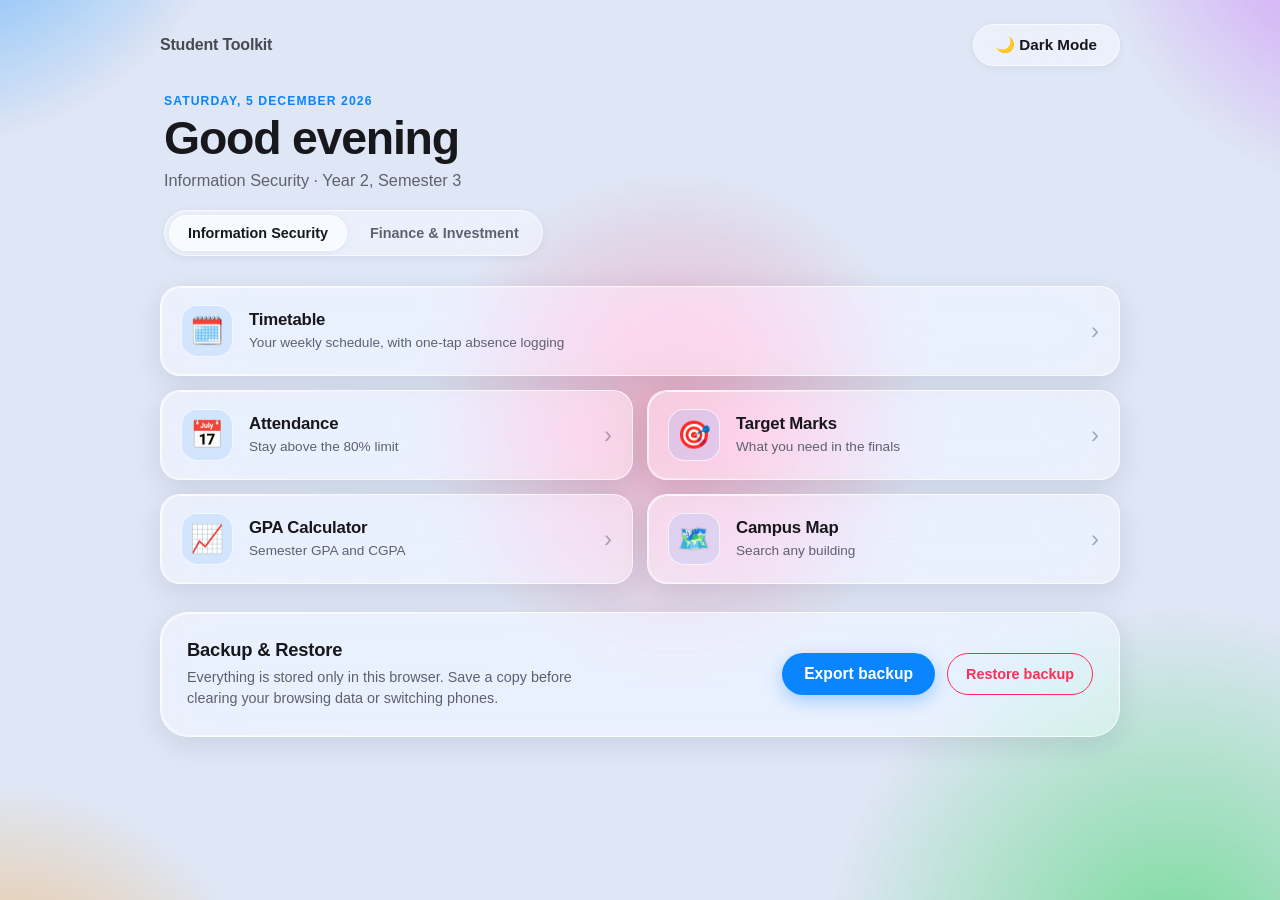
==== commit bf7ee487: "Redesign the dashboard and make light mode read as glass Light mode looked like plain white cards be" ====
--- a/index.html
+++ b/index.html
@@ -13,77 +13,87 @@
         // Runs before first paint so dark mode never flashes white.
         document.documentElement.setAttribute('data-theme', localStorage.getItem('theme') || 'light');
     </script>
-
 </head>
 <body>
     <div class="dashboard">
-        
-        <div class="top-nav-bar" style="border-bottom: none; padding-bottom: 0;">
+
+        <div class="top-nav-bar top-nav-bar--home">
+            <span class="wordmark">Student&nbsp;Toolkit</span>
             <button id="theme-toggle" class="btn-dark-mode" onclick="toggleTheme()">🌙 Dark Mode</button>
         </div>
 
-        <header class="welcome-banner" style="margin-top: 10px;">
-            <h1 style="margin-top: 0;">👋 Welcome to your Student Toolkit!</h1>
-            <p class="subtitle">TARUMT Academic Dashboard • <span id="current-date"></span></p>
-            
-            <div class="programme-picker">
-                <div class="input-group-col">
-                    <label for="programme-selector">Active Programme</label>
-                    <select id="programme-selector" class="styled-select" onchange="saveProfile()">
-                        <option value="RIS" selected>BACHELOR IN INFORMATION TECHNOLOGY (HONOURS) (INFORMATION SECURITY)</option>
-                        <option value="RFI">BACHELOR OF FINANCE AND INVESTMENT (HONOURS)</option>
-                    </select>
-                </div>
+        <header class="hero">
+            <p class="hero-eyebrow" id="current-date"></p>
+            <h1 id="hero-greeting">Welcome back</h1>
+            <p class="hero-programme" id="hero-programme"></p>
+
+            <div class="segmented" id="programme-switch" role="group" aria-label="Active programme">
+                <!-- Pills injected from data.js -->
             </div>
         </header>
 
         <main>
             <div id="dashboard-summary"></div>
 
-            <div class="menu-grid">
+            <nav class="app-grid" aria-label="Tools">
 
-                <a href="timetable.html" class="menu-card">
-                    <div class="icon-wrapper">🗓️</div>
-                    <h2>Timetable</h2>
-                    <p>Your weekly class schedule, with one-tap absence logging.</p>
+                <a href="timetable.html" class="app-tile app-tile--wide">
+                    <span class="app-icon" aria-hidden="true">🗓️</span>
+                    <span class="app-text">
+                        <span class="app-name">Timetable</span>
+                        <span class="app-desc">Your weekly schedule, with one-tap absence logging</span>
+                    </span>
+                    <span class="app-chevron" aria-hidden="true">›</span>
                 </a>
 
-                <a href="attendance.html" class="menu-card">
-                    <div class="icon-wrapper">📅</div>
-                    <h2>Attendance Tracker</h2>
-                    <p>Track your safe skips and stay above the 80% limit.</p>
+                <a href="attendance.html" class="app-tile">
+                    <span class="app-icon" aria-hidden="true">📅</span>
+                    <span class="app-text">
+                        <span class="app-name">Attendance</span>
+                        <span class="app-desc">Stay above the 80% limit</span>
+                    </span>
+                    <span class="app-chevron" aria-hidden="true">›</span>
                 </a>
 
-                <a href="marks.html" class="menu-card">
-                    <div class="icon-wrapper">🎯</div>
-                    <h2>Target Marks</h2>
-                    <p>Calculate exactly what you need in your final exams.</p>
+                <a href="marks.html" class="app-tile">
+                    <span class="app-icon" aria-hidden="true">🎯</span>
+                    <span class="app-text">
+                        <span class="app-name">Target Marks</span>
+                        <span class="app-desc">What you need in the finals</span>
+                    </span>
+                    <span class="app-chevron" aria-hidden="true">›</span>
                 </a>
 
-                <a href="calculator.html" class="menu-card">
-                    <div class="icon-wrapper">📈</div>
-                    <h2>GPA Calculator</h2>
-                    <p>Track your Semester GPA and project your new CGPA.</p>
+                <a href="calculator.html" class="app-tile">
+                    <span class="app-icon" aria-hidden="true">📈</span>
+                    <span class="app-text">
+                        <span class="app-name">GPA Calculator</span>
+                        <span class="app-desc">Semester GPA and CGPA</span>
+                    </span>
+                    <span class="app-chevron" aria-hidden="true">›</span>
                 </a>
 
-                <a href="map.html" class="menu-card">
-                    <div class="icon-wrapper">🗺️</div>
-                    <h2>Campus Map</h2>
-                    <p>Interactive campus navigation and building search.</p>
+                <a href="map.html" class="app-tile">
+                    <span class="app-icon" aria-hidden="true">🗺️</span>
+                    <span class="app-text">
+                        <span class="app-name">Campus Map</span>
+                        <span class="app-desc">Search any building</span>
+                    </span>
+                    <span class="app-chevron" aria-hidden="true">›</span>
                 </a>
 
-            </div>
+            </nav>
 
             <section class="backup-panel">
                 <div>
                     <h2>Backup &amp; Restore</h2>
-                    <p>Your profile, attendance and settings live only in this browser. Save a copy before clearing your browsing data or switching phones.</p>
+                    <p>Everything is stored only in this browser. Save a copy before clearing your browsing data or switching phones.</p>
                     <p id="backup-status" class="backup-status" role="status" aria-live="polite"></p>
                 </div>
                 <div class="backup-actions">
-                    <button type="button" class="btn-add" onclick="exportData()">⬇️ Export backup</button>
+                    <button type="button" class="btn-add" onclick="exportData()">Export backup</button>
                     <label class="btn-delete backup-import">
-                        ⬆️ Restore backup
+                        Restore backup
                         <input type="file" accept="application/json,.json" class="visually-hidden"
                                onchange="importData(this.files[0]); this.value='';">
                     </label>
@@ -91,8 +101,8 @@
             </section>
         </main>
     </div>
-    
+
     <script src="data.js"></script>
     <script src="script.js"></script>
 </body>
-</html>+</html>
--- a/style.css
+++ b/style.css
@@ -1,55 +1,187 @@
 /* ==============================================================
-   1. GLOBAL THEMES & VARIABLES
+   1. DESIGN TOKENS
+   --------------------------------------------------------------
+   "Liquid Glass": translucent panels that blur and saturate what
+   sits behind them, lit by a bright rim along the top edge and
+   floated on a soft, wide shadow.
+
+   Glass only reads as glass if there is something behind it, so
+   the page paints a fixed colour field (body::before) that every
+   panel refracts.
 ============================================================== */
 :root {
-    --bg-color: #f8f9fa;
-    --text-main: #212529;
-    --text-muted: #6c757d;
-    --primary: #0d6efd;
-    --border: #dee2e6;
-    --input-bg: #ffffff;
-    --danger: #dc3545;
-    --success: #198754;
+    /* Semantic colours (referenced by inline styles across the pages) */
+    --bg-color: rgba(255, 255, 255, 0.35);
+    --text-main: #17171c;
+    --text-muted: #5f6070;
+    --primary: #0a84ff;
+    --border: rgba(255, 255, 255, 0.65);
+    --input-bg: rgba(255, 255, 255, 0.55);
+    --danger: #ff2d55;
+    --success: #1eb85a;
+
+    /* Glass material. Light mode runs thinner and blurrier than you might
+       expect: the colour field behind it is vivid, and the panels need to let
+       enough of it through to actually read as glass rather than as white
+       cards with a shadow. */
+    --glass-bg: rgba(255, 255, 255, 0.42);
+    --glass-bg-strong: rgba(255, 255, 255, 0.62);
+    --glass-border: rgba(255, 255, 255, 0.7);
+    --glass-rim: rgba(255, 255, 255, 1);
+    --glass-blur: 36px;
+    --glass-saturate: 200%;
+
+    --shadow-sm: 0 2px 10px rgba(20, 30, 60, 0.06);
+    --shadow-md: 0 8px 28px rgba(20, 30, 60, 0.10);
+    --shadow-lg: 0 18px 50px rgba(20, 30, 60, 0.16);
+
+    --tint: rgba(10, 132, 255, 0.10);
+    --hairline: rgba(0, 0, 0, 0.07);
+
+    /* Continuous-looking corner radii */
+    --r-sm: 14px;
+    --r-md: 20px;
+    --r-lg: 28px;
+    --r-pill: 999px;
+
+    /* Apple-ish decelerating spring */
+    --ease: cubic-bezier(0.32, 0.72, 0, 1);
 }
 
 [data-theme="dark"] {
-    --bg-color: #121212;
-    --text-main: #f8f9fa;
-    --text-muted: #adb5bd;
-    --primary: #3d8bfd;
-    --border: #343a40;
-    --input-bg: #212529;
-    --danger: #ea868f;
-    --success: #75b798;
-}
+    --bg-color: rgba(255, 255, 255, 0.05);
+    --text-main: #f5f5f7;
+    --text-muted: #9a9aa0;
+    --primary: #0a84ff;
+    --border: rgba(255, 255, 255, 0.14);
+    --input-bg: rgba(44, 44, 48, 0.62);
+    --danger: #ff453a;
+    --success: #30d158;
+
+    --glass-bg: rgba(30, 30, 34, 0.58);
+    --glass-bg-strong: rgba(38, 38, 43, 0.78);
+    --glass-border: rgba(255, 255, 255, 0.14);
+    --glass-rim: rgba(255, 255, 255, 0.32);
+
+    --shadow-sm: 0 2px 10px rgba(0, 0, 0, 0.35);
+    --shadow-md: 0 8px 28px rgba(0, 0, 0, 0.45);
+    --shadow-lg: 0 18px 50px rgba(0, 0, 0, 0.6);
+
+    --tint: rgba(10, 132, 255, 0.18);
+    --hairline: rgba(255, 255, 255, 0.08);
+}
+
+/* ==============================================================
+   2. BASE + THE FIELD BEHIND THE GLASS
+============================================================== */
+* { box-sizing: border-box; }
+
+html { -webkit-text-size-adjust: 100%; }
 
 body {
-    font-family: -apple-system, BlinkMacSystemFont, "Segoe UI", Roboto, Helvetica, Arial, sans-serif;
-    background-color: var(--bg-color);
-    color: var(--text-main);
+    font-family: -apple-system, BlinkMacSystemFont, "SF Pro Text", "Segoe UI",
+                 Roboto, Helvetica, Arial, sans-serif;
+    color: var(--text-main);
+    background-color: #dfe6f5;
     margin: 0;
     padding: 0;
-    transition: background-color 0.3s ease, color 0.3s ease;
-}
-
-* {
-    box-sizing: border-box; /* Prevents elements from breaking out of the screen */
-}
-
-/* ==============================================================
-   2. LAYOUT & ANIMATIONS
-============================================================== */
-@keyframes fadeUp { 
-    from { opacity: 0; transform: translateY(15px); } 
-    to { opacity: 1; transform: translateY(0); } 
+    min-height: 100vh;
+    -webkit-font-smoothing: antialiased;
+    -moz-osx-font-smoothing: grayscale;
+    transition: color 0.4s var(--ease), background-color 0.4s var(--ease);
+}
+
+/* Soft colour blooms for the panels to pick up and blur. Fixed, so the
+   material shifts against the content as you scroll. */
+body::before {
+    content: '';
+    position: fixed;
+    inset: -20vmax;
+    z-index: -1;
+    pointer-events: none;
+    background:
+        radial-gradient(42vmax 42vmax at 10% 5%,   rgba(10, 132, 255, 0.72), transparent 62%),
+        radial-gradient(38vmax 38vmax at 92% 10%,  rgba(175, 82, 222, 0.62), transparent 64%),
+        radial-gradient(44vmax 44vmax at 80% 86%,  rgba(52, 199, 89, 0.52),  transparent 62%),
+        radial-gradient(36vmax 36vmax at 14% 94%,  rgba(255, 149, 0, 0.55),  transparent 62%),
+        radial-gradient(30vmax 30vmax at 52% 48%,  rgba(255, 45, 85, 0.30),  transparent 65%);
+    filter: saturate(125%);
+    transition: opacity 0.4s var(--ease);
+}
+
+:root[data-theme="dark"] body::before {
+    background:
+        radial-gradient(42vmax 42vmax at 10% 5%,  rgba(10, 132, 255, 0.34), transparent 62%),
+        radial-gradient(38vmax 38vmax at 92% 10%, rgba(175, 82, 222, 0.30), transparent 64%),
+        radial-gradient(44vmax 44vmax at 80% 86%, rgba(48, 209, 88, 0.20),  transparent 62%),
+        radial-gradient(36vmax 36vmax at 14% 94%, rgba(255, 149, 0, 0.18),  transparent 62%);
+    filter: saturate(115%);
+}
+
+:root[data-theme="dark"] body { background-color: #08080a; }
+
+/* ==============================================================
+   3. THE GLASS MATERIAL
+============================================================== */
+.card-section,
+.summary-tile,
+.backup-panel,
+.tt-day,
+.map-results,
+.profile-card,
+.btn-back,
+.btn-dark-mode {
+    position: relative;
+    background: var(--glass-bg);
+    border: 1px solid var(--glass-border);
+    -webkit-backdrop-filter: blur(var(--glass-blur)) saturate(var(--glass-saturate));
+    backdrop-filter: blur(var(--glass-blur)) saturate(var(--glass-saturate));
+    box-shadow: var(--shadow-md);
+}
+
+/* Specular rim: a hairline of light along the top-left, masked to the border
+   box so it reads as an edge catching the light rather than a gradient fill. */
+.card-section::before,
+.summary-tile::before,
+.backup-panel::before,
+.tt-day::before,
+.profile-card::before {
+    content: '';
+    position: absolute;
+    inset: 0;
+    border-radius: inherit;
+    padding: 1px;
+    background: linear-gradient(145deg, var(--glass-rim), rgba(255, 255, 255, 0.06) 38%, transparent 62%);
+    -webkit-mask: linear-gradient(#000 0 0) content-box, linear-gradient(#000 0 0);
+            mask: linear-gradient(#000 0 0) content-box, linear-gradient(#000 0 0);
+    -webkit-mask-composite: xor;
+            mask-composite: exclude;
+    pointer-events: none;
+}
+
+/* Without backdrop-filter the panels would be washed-out translucent boxes,
+   so fall back to something closer to solid. */
+@supports not ((backdrop-filter: blur(1px)) or (-webkit-backdrop-filter: blur(1px))) {
+    .card-section, .summary-tile, .backup-panel, .tt-day, .map-results,
+    .profile-card, .btn-back, .btn-dark-mode, .app-tile, .segmented, .tab-bar {
+        background: var(--glass-bg-strong);
+    }
+}
+
+/* ==============================================================
+   4. LAYOUT & ANIMATIONS
+============================================================== */
+@keyframes fadeUp {
+    from { opacity: 0; transform: translateY(16px); }
+    to   { opacity: 1; transform: translateY(0); }
 }
 
 .dashboard {
-    animation: fadeUp 0.6s ease-out;
+    animation: fadeUp 0.7s var(--ease) both;
     position: relative;
     max-width: 1000px;   /* pages that need a narrower column override this */
     margin: 0 auto;
-    padding: 20px;
+    padding: 24px 20px 48px 20px;
 }
 
 .page-header {
@@ -59,46 +191,45 @@
 
 .page-header h1 {
     margin: 0;
-    font-size: 2.2rem;
+    font-size: 2.4rem;
+    font-weight: 700;
+    letter-spacing: -0.9px;
     color: var(--text-main);
 }
 
 .subtitle {
     display: block;
-    font-size: 1.1rem;
+    font-size: 1.05rem;
     color: var(--text-muted);
     font-weight: 500;
     margin-top: 8px;
 }
 
 .card-section {
-    background: var(--input-bg);
-    border: 1px solid var(--border);
-    border-radius: 16px;
-    padding: 25px;
-    margin-bottom: 25px;
-    box-shadow: 0 4px 6px rgba(0, 0, 0, 0.02);
+    border-radius: var(--r-lg);
+    padding: 26px;
+    margin-bottom: 24px;
 }
 
 .split-layout {
     display: grid;
     grid-template-columns: 1fr;
-    gap: 30px;
+    gap: 24px;
 }
 @media (min-width: 768px) {
     .split-layout { grid-template-columns: 1.3fr 1fr; }
 }
 
 /* ==============================================================
-   3. UNIFIED TOP NAVIGATION BAR & BUTTONS
+   5. TOP NAVIGATION & PILL BUTTONS
 ============================================================== */
 .top-nav-bar {
     display: flex;
     align-items: center;
     width: 100%;
-    margin-bottom: 30px;
-    padding-bottom: 20px;
-    border-bottom: 1px solid var(--border);
+    margin-bottom: 28px;
+    padding-bottom: 0;
+    border-bottom: none;
 }
 
 .btn-back {
@@ -106,160 +237,249 @@
     align-items: center;
     gap: 8px;
     text-decoration: none;
-    padding: 10px 23px 10px 21px;
-    border-radius: 50px; 
-    background: var(--input-bg);
-    border: 1px solid var(--border);
+    padding: 11px 22px 11px 18px;
+    border-radius: var(--r-pill);
     color: var(--text-main);
     font-weight: 600;
     font-size: 0.95rem;
-    transition: all 0.2s ease;
+    line-height: 1;
     cursor: pointer;
-    line-height: 1;
-  
-}
-
-.btn-back svg {
-    transform: translateY(1px); 
-}
+    box-shadow: var(--shadow-sm);
+    transition: transform 0.35s var(--ease), background 0.35s var(--ease),
+                color 0.35s var(--ease), box-shadow 0.35s var(--ease);
+}
+
+.btn-back svg { transform: translateY(1px); }
 
 .btn-back:hover {
     background: var(--primary);
-    color: white; 
-    border-color: var(--primary);
+    color: #fff;
+    border-color: transparent;
     transform: translateX(-3px);
+    box-shadow: var(--shadow-md);
 }
 
 .btn-dark-mode {
-    padding: 10px 22px;
-    border-radius: 50px; 
-    background: var(--input-bg);
-    border: 1px solid var(--border);
+    padding: 11px 22px;
+    border-radius: var(--r-pill);
     cursor: pointer;
     color: var(--text-main);
+    font-family: inherit;
+    font-size: 0.95rem;
     font-weight: 600;
-    transition: all 0.2s ease;
-    margin-left: auto; /* Forces it to the far right */
+    margin-left: auto;
+    box-shadow: var(--shadow-sm);
+    transition: transform 0.35s var(--ease), color 0.35s var(--ease),
+                box-shadow 0.35s var(--ease);
 }
 
 .btn-dark-mode:hover {
-    border-color: var(--primary);
     color: var(--primary);
-}
-
-/* ==============================================================
-   4. HOME PAGE (INDEX.HTML) MENU CARDS
-============================================================== */
-.welcome-banner {
-    background: linear-gradient(135deg, rgba(13, 110, 253, 0.08), rgba(13, 110, 253, 0.02));
-    border: 1px solid var(--border);
-    border-radius: 24px;
-    padding: 40px 20px;
-    text-align: center;
-    margin-bottom: 40px;
-}
-
-.welcome-banner h1 {
-    margin: 0 0 10px 0;
-    font-size: 2.2rem;
-    color: var(--text-main);
-    letter-spacing: -0.5px;
-}
-
-.welcome-banner p,
-.welcome-banner .subtitle {
+    transform: translateY(-2px);
+    box-shadow: var(--shadow-md);
+}
+
+.btn-back:active,
+.btn-dark-mode:active { transform: scale(0.97); }
+
+/* ==============================================================
+   6. HOME PAGE
+============================================================== */
+.top-nav-bar--home { margin-bottom: 20px; }
+
+.wordmark {
+    font-size: 1rem;
+    font-weight: 700;
+    letter-spacing: -0.2px;
+    color: var(--text-main);
+    opacity: 0.75;
+}
+
+/* Type-led hero: the date and greeting carry it, so no heavy banner box. */
+.hero {
+    text-align: left;
+    padding: 8px 4px 30px 4px;
+}
+
+.hero-eyebrow {
+    margin: 0 0 6px 0;
+    font-size: 0.76rem;
+    font-weight: 700;
+    letter-spacing: 1.1px;
+    text-transform: uppercase;
+    color: var(--primary);
+}
+
+.hero h1 {
     margin: 0;
-    font-size: 1.1rem;
-    color: var(--text-muted);
+    font-size: clamp(2rem, 7vw, 2.9rem);
+    font-weight: 700;
+    letter-spacing: -1.2px;
+    line-height: 1.05;
+    color: var(--text-main);
+}
+
+.hero-programme {
+    margin: 8px 0 0 0;
+    font-size: 1.02rem;
     font-weight: 500;
-}
-
-/* The "Active Programme" card inside the welcome banner. */
-.programme-picker {
-    display: flex;
-    justify-content: center;
-    align-items: center;
-    max-width: 700px;
-    margin: 25px auto 0 auto;
-    padding: 15px;
-    background: var(--input-bg);
-    border: 1px solid var(--border);
-    border-radius: 12px;
-    box-shadow: 0 4px 6px rgba(0, 0, 0, 0.02);
-}
-
-.programme-picker .input-group-col {
-    flex: 1;
-    text-align: left;
-}
-
-.programme-picker label {
-    font-size: 0.85rem;
+    color: var(--text-muted);
+}
+
+/* Segmented control for switching programme */
+.segmented {
+    display: inline-flex;
+    gap: 4px;
+    margin-top: 20px;
+    padding: 4px;
+    border-radius: var(--r-pill);
+    background: var(--glass-bg);
+    border: 1px solid var(--glass-border);
+    -webkit-backdrop-filter: blur(var(--glass-blur)) saturate(var(--glass-saturate));
+    backdrop-filter: blur(var(--glass-blur)) saturate(var(--glass-saturate));
+    box-shadow: var(--shadow-sm);
+}
+
+.segment {
+    padding: 9px 18px;
+    border: 1px solid transparent;
+    border-radius: var(--r-pill);
+    background: transparent;
+    color: var(--text-muted);
+    font-family: inherit;
+    font-size: 0.9rem;
     font-weight: 600;
-    color: var(--primary);
-    margin-bottom: 5px;
-}
-
-.menu-grid {
+    cursor: pointer;
+    white-space: nowrap;
+    transition: color 0.35s var(--ease), background 0.35s var(--ease),
+                box-shadow 0.35s var(--ease), transform 0.35s var(--ease);
+}
+
+.segment:hover { color: var(--text-main); }
+
+.segment.is-active {
+    color: var(--text-main);
+    background: var(--glass-bg-strong);
+    border-color: var(--glass-border);
+    box-shadow: var(--shadow-sm);
+}
+
+.segment:active { transform: scale(0.97); }
+
+.segment:focus-visible {
+    outline: 2px solid var(--primary);
+    outline-offset: 2px;
+}
+
+/* ==============================================================
+   6b. APP TILES
+============================================================== */
+.app-grid {
     display: grid;
     grid-template-columns: 1fr;
-    gap: 30px;
-}
-@media (min-width: 800px) {
-    .menu-grid { grid-template-columns: repeat(3, 1fr); }
-}
-
-.menu-card {
-    background: var(--input-bg);
-    border: 1px solid var(--border);
-    border-radius: 28px; 
-    padding: 50px 30px; 
-    text-align: center;
+    gap: 14px;
+    margin-bottom: 28px;
+}
+@media (min-width: 640px) {
+    .app-grid { grid-template-columns: 1fr 1fr; }
+    .app-tile--wide { grid-column: 1 / -1; }
+}
+
+.app-tile {
+    position: relative;
+    display: flex;
+    align-items: center;
+    gap: 16px;
+    padding: 18px 20px;
+    border-radius: var(--r-md);
     text-decoration: none;
-    transition: all 0.3s cubic-bezier(0.25, 0.8, 0.25, 1);
-    box-shadow: 0 4px 12px rgba(0, 0, 0, 0.03);
-}
-
-.menu-card:hover {
-    transform: translateY(-8px);
-    box-shadow: 0 15px 30px rgba(0, 0, 0, 0.08);
-    border-color: var(--primary);
-}
-
-.icon-wrapper {
-    width: 90px;
-    height: 90px;
-    margin: 0 auto 25px auto;
-    background: rgba(128, 128, 128, 0.08);
-    border-radius: 50%;
+    background: var(--glass-bg);
+    border: 1px solid var(--glass-border);
+    -webkit-backdrop-filter: blur(var(--glass-blur)) saturate(var(--glass-saturate));
+    backdrop-filter: blur(var(--glass-blur)) saturate(var(--glass-saturate));
+    box-shadow: var(--shadow-md);
+    transition: transform 0.4s var(--ease), box-shadow 0.4s var(--ease),
+                background 0.4s var(--ease);
+}
+
+.app-tile::before {
+    content: '';
+    position: absolute;
+    inset: 0;
+    border-radius: inherit;
+    padding: 1px;
+    background: linear-gradient(145deg, var(--glass-rim), rgba(255, 255, 255, 0.06) 38%, transparent 62%);
+    -webkit-mask: linear-gradient(#000 0 0) content-box, linear-gradient(#000 0 0);
+            mask: linear-gradient(#000 0 0) content-box, linear-gradient(#000 0 0);
+    -webkit-mask-composite: xor;
+            mask-composite: exclude;
+    pointer-events: none;
+}
+
+.app-tile:hover {
+    transform: translateY(-3px);
+    background: var(--glass-bg-strong);
+    box-shadow: var(--shadow-lg);
+}
+
+.app-tile:active { transform: translateY(-1px) scale(0.99); }
+
+/* Rounded-square icon plate, the way an app icon reads on a home screen. */
+.app-icon {
+    flex: 0 0 auto;
+    width: 52px;
+    height: 52px;
     display: flex;
     align-items: center;
     justify-content: center;
-    font-size: 2.8rem; 
-    transition: transform 0.3s ease, background 0.3s ease;
-}
-
-.menu-card:hover .icon-wrapper {
-    transform: scale(1.1);
-    background: rgba(13, 110, 253, 0.1);
-}
-
-.menu-card h2 {
-    margin: 0 0 12px 0;
-    color: var(--text-main);
+    font-size: 1.7rem;
+    border-radius: 16px;
+    background: var(--tint);
+    border: 1px solid var(--glass-border);
+    transition: transform 0.4s var(--ease), background 0.4s var(--ease);
+}
+
+.app-tile:hover .app-icon {
+    transform: scale(1.06) rotate(-3deg);
+    background: rgba(10, 132, 255, 0.2);
+}
+
+.app-text {
+    display: flex;
+    flex-direction: column;
+    gap: 3px;
+    min-width: 0;
+}
+
+.app-name {
+    font-size: 1.05rem;
+    font-weight: 650;
+    letter-spacing: -0.2px;
+    color: var(--text-main);
+}
+
+.app-desc {
+    font-size: 0.85rem;
+    line-height: 1.4;
+    color: var(--text-muted);
+}
+
+.app-chevron {
+    margin-left: auto;
     font-size: 1.5rem;
-    font-weight: 700;
-}
-
-.menu-card p {
-    margin: 0;
-    color: var(--text-muted);
-    font-size: 1.05rem;
-    line-height: 1.5;
-}
-
-/* ==============================================================
-   DASHBOARD SUMMARY TILES
+    line-height: 1;
+    color: var(--text-muted);
+    opacity: 0.5;
+    transition: transform 0.4s var(--ease), opacity 0.4s var(--ease);
+}
+
+.app-tile:hover .app-chevron {
+    transform: translateX(3px);
+    opacity: 0.9;
+}
+
+/* ==============================================================
+   7. DASHBOARD SUMMARY TILES
 ============================================================== */
 #dashboard-summary:empty { display: none; }
 
@@ -267,32 +487,42 @@
     display: grid;
     grid-template-columns: repeat(auto-fit, minmax(180px, 1fr));
     gap: 16px;
-    margin-bottom: 30px;
+    margin-bottom: 28px;
 }
 
 .summary-tile {
     display: flex;
     flex-direction: column;
     gap: 4px;
-    padding: 18px 20px;
-    background: var(--input-bg);
-    border: 1px solid var(--border);
-    border-radius: 16px;
+    padding: 20px 22px;
+    border-radius: var(--r-md);
+    box-shadow: var(--shadow-sm);
+    transition: transform 0.4s var(--ease), box-shadow 0.4s var(--ease);
+}
+
+.summary-tile:hover {
+    transform: translateY(-3px);
+    box-shadow: var(--shadow-md);
 }
 
 .summary-label {
-    font-size: 0.75rem;
+    font-size: 0.72rem;
     font-weight: 700;
     text-transform: uppercase;
-    letter-spacing: 0.4px;
-    color: var(--text-muted);
-}
-
-.summary-value { font-size: 1.75rem; line-height: 1.1; }
+    letter-spacing: 0.5px;
+    color: var(--text-muted);
+}
+
+.summary-value {
+    font-size: 1.8rem;
+    line-height: 1.1;
+    font-weight: 700;
+    letter-spacing: -0.5px;
+}
 .summary-note { font-size: 0.8rem; color: var(--text-muted); }
 
 /* ==============================================================
-   TIMETABLE
+   8. TIMETABLE
 ============================================================== */
 .tt-form {
     display: grid;
@@ -305,7 +535,7 @@
 }
 
 .tt-form label {
-    font-size: 0.85rem;
+    font-size: 0.82rem;
     font-weight: 600;
     color: var(--text-main);
     margin-bottom: 6px;
@@ -322,30 +552,34 @@
 .tt-submit .btn-add { width: auto; }
 
 .tt-day {
-    background: var(--input-bg);
-    border: 1px solid var(--border);
-    border-radius: 16px;
-    padding: 20px 22px;
-    margin-bottom: 18px;
-}
-
-.tt-day.tt-today { border-color: var(--primary); }
+    border-radius: var(--r-md);
+    padding: 22px 24px;
+    margin-bottom: 16px;
+}
+
+.tt-day.tt-today {
+    border-color: rgba(10, 132, 255, 0.5);
+    box-shadow: var(--shadow-md), 0 0 0 3px rgba(10, 132, 255, 0.12);
+}
 
 .tt-day h3 {
     margin: 0 0 14px 0;
     font-size: 1.05rem;
+    font-weight: 700;
+    letter-spacing: -0.2px;
     color: var(--text-main);
 }
 
 .tt-badge {
     display: inline-block;
     margin-left: 8px;
-    padding: 2px 10px;
-    border-radius: 20px;
+    padding: 3px 11px;
+    border-radius: var(--r-pill);
     background: var(--primary);
     color: #fff;
-    font-size: 0.7rem;
+    font-size: 0.68rem;
     font-weight: 700;
+    letter-spacing: 0.3px;
     text-transform: uppercase;
     vertical-align: middle;
 }
@@ -356,7 +590,7 @@
     align-items: center;
     gap: 16px;
     padding: 12px 0;
-    border-top: 1px solid var(--border);
+    border-top: 1px solid var(--hairline);
 }
 
 .tt-time {
@@ -378,12 +612,109 @@
 }
 .tt-detail strong { color: var(--text-main); font-size: 0.95rem; }
 
-.tt-actions { display: flex; gap: 8px; }
-.tt-mini { padding: 6px 12px; font-size: 0.8rem; }
-
-/* Dated absence log inside each attendance card */
+.tt-actions { display: flex; flex-wrap: wrap; gap: 8px; }
+.tt-mini { padding: 6px 13px; font-size: 0.8rem; }
+
+/* The entry currently loaded into the form for editing */
+.tt-entry.tt-editing {
+    background: var(--tint);
+    border-radius: var(--r-sm);
+    padding-left: 12px;
+    padding-right: 12px;
+}
+
+/* ==============================================================
+   9. CUSTOM SUBJECT FORM (attendance)
+============================================================== */
+.custom-form h3 {
+    margin: 0 0 18px 0;
+    font-size: 1.1rem;
+    font-weight: 700;
+    color: var(--primary);
+}
+
+.custom-form-grid {
+    display: grid;
+    grid-template-columns: 1fr 1fr;
+    gap: 16px;
+}
+@media (min-width: 620px) {
+    .custom-form-grid { grid-template-columns: repeat(4, 1fr); }
+    .cf-wide { grid-column: span 2; }
+}
+
+.custom-form label {
+    font-size: 0.82rem;
+    font-weight: 600;
+    color: var(--text-main);
+    margin-bottom: 6px;
+}
+
+.custom-form-actions {
+    display: flex;
+    flex-wrap: wrap;
+    align-items: center;
+    gap: 14px;
+    margin-top: 20px;
+}
+
+.custom-form-actions .btn-add { width: auto; }
+
+/* ==============================================================
+   10. TABS (attendance)
+============================================================== */
+.tab-bar {
+    display: flex;
+    gap: 6px;
+    padding: 5px;
+    margin-bottom: 24px;
+    border-radius: var(--r-pill);
+    background: var(--glass-bg);
+    border: 1px solid var(--glass-border);
+    -webkit-backdrop-filter: blur(var(--glass-blur)) saturate(var(--glass-saturate));
+    backdrop-filter: blur(var(--glass-blur)) saturate(var(--glass-saturate));
+    box-shadow: var(--shadow-sm);
+}
+
+/* An iOS-style segmented control: the selected segment is a raised pill. */
+.tab-btn {
+    flex: 1;
+    padding: 11px 15px;
+    background: transparent;
+    border: 1px solid transparent;
+    border-radius: var(--r-pill);
+    color: var(--text-muted);
+    font-family: inherit;
+    font-weight: 600;
+    font-size: 0.98rem;
+    cursor: pointer;
+    transition: color 0.35s var(--ease), background 0.35s var(--ease),
+                box-shadow 0.35s var(--ease), transform 0.35s var(--ease);
+}
+
+.tab-btn:hover { color: var(--text-main); }
+
+.tab-btn.is-active {
+    color: var(--text-main);
+    background: var(--glass-bg-strong);
+    border-color: var(--glass-border);
+    box-shadow: var(--shadow-sm);
+}
+
+.tab-btn:active { transform: scale(0.98); }
+
+.tab-btn:focus-visible {
+    outline: 2px solid var(--primary);
+    outline-offset: 2px;
+}
+
+[role="tabpanel"]:focus { outline: none; }
+
+/* ==============================================================
+   11. ATTENDANCE HISTORY
+============================================================== */
 .attendance-history {
-    margin-top: 15px;
+    margin-top: 16px;
     font-size: 0.9rem;
 }
 
@@ -391,8 +722,11 @@
     cursor: pointer;
     color: var(--text-muted);
     font-weight: 600;
-    padding: 6px 0;
-}
+    padding: 7px 0;
+    transition: color 0.3s var(--ease);
+}
+
+.attendance-history summary:hover { color: var(--text-main); }
 
 .attendance-history ul {
     list-style: none;
@@ -404,31 +738,33 @@
     display: flex;
     align-items: center;
     gap: 12px;
-    padding: 8px 0;
-    border-top: 1px solid var(--border);
+    padding: 9px 0;
+    border-top: 1px solid var(--hairline);
     color: var(--text-muted);
 }
 
 .attendance-history li span:first-child { flex: 1; }
 .history-hours { font-weight: 700; color: var(--danger); }
 
-/* Backup & restore panel on the dashboard */
+/* ==============================================================
+   12. BACKUP & RESTORE
+============================================================== */
 .backup-panel {
     display: flex;
     flex-wrap: wrap;
     align-items: center;
     justify-content: space-between;
     gap: 20px;
-    margin-top: 40px;
-    padding: 25px;
-    background: var(--input-bg);
-    border: 1px solid var(--border);
-    border-radius: 16px;
+    margin-top: 28px;
+    padding: 26px;
+    border-radius: var(--r-lg);
 }
 
 .backup-panel h2 {
     margin: 0 0 6px 0;
     font-size: 1.15rem;
+    font-weight: 700;
+    letter-spacing: -0.2px;
     color: var(--text-main);
 }
 
@@ -462,7 +798,7 @@
 }
 
 /* ==============================================================
-   5. INPUTS, FORMS & FRACTIONS
+   13. INPUTS & FORMS
 ============================================================== */
 .input-group-col {
     display: flex;
@@ -483,23 +819,31 @@
 }
 
 .styled-select {
-    width: 100%; 
-    padding: 12px; 
-    border-radius: 8px; 
-    font-family: inherit; 
+    width: 100%;
+    padding: 12px 14px;
+    border-radius: var(--r-sm);
+    font-family: inherit;
     font-size: 1rem;
-    background-color: var(--input-bg); 
-    color: var(--text-main); 
-    border: 1px solid var(--border);
-    transition: border-color 0.2s ease;
-}
+    color: var(--text-main);
+    background-color: var(--input-bg);
+    border: 1px solid var(--glass-border);
+    -webkit-backdrop-filter: blur(12px) saturate(160%);
+    backdrop-filter: blur(12px) saturate(160%);
+    box-shadow: inset 0 1px 0 rgba(255, 255, 255, 0.35);
+    transition: border-color 0.3s var(--ease), box-shadow 0.3s var(--ease),
+                background 0.3s var(--ease);
+}
+
 .styled-select:focus {
     outline: none;
     border-color: var(--primary);
-}
-
-/* ==============================================================
-   6. GRADING SCALE TABLE
+    box-shadow: 0 0 0 4px rgba(10, 132, 255, 0.18);
+}
+
+.styled-select::placeholder { color: var(--text-muted); opacity: 0.8; }
+
+/* ==============================================================
+   14. GRADING SCALE TABLE
 ============================================================== */
 .scale-table {
     width: 100%;
@@ -508,159 +852,163 @@
 }
 
 .scale-table th {
-    border-bottom: 2px solid var(--border);
+    border-bottom: 1px solid var(--hairline);
     padding-bottom: 10px;
-    color: var(--text-main);
+    font-size: 0.75rem;
+    font-weight: 700;
+    letter-spacing: 0.4px;
+    text-transform: uppercase;
+    color: var(--text-muted);
 }
 
 .scale-table td {
-    padding: 12px 0;
-    color: var(--text-muted);
-    border-bottom: 1px solid var(--border);
-}
-
-.scale-table tr:last-child td { 
-    border-bottom: none; 
-}
+    padding: 11px 0;
+    color: var(--text-muted);
+    border-bottom: 1px solid var(--hairline);
+}
+
+.scale-table tr:last-child td { border-bottom: none; }
 
 /* Strict Alignment for the Table */
-.scale-table th:nth-child(1), .scale-table td:nth-child(1) { 
-    text-align: left; 
-    padding-left: 10px; 
-    width: 25%; 
-}
-.scale-table th:nth-child(2), .scale-table td:nth-child(2) { 
-    text-align: center; 
-    width: 50%; 
-}
-.scale-table th:nth-child(3), .scale-table td:nth-child(3) { 
-    text-align: right; 
-    padding-right: 10px; 
-    width: 25%; 
-}
-
-/* ==============================================================
-   7. UTILITY CLASSES (Buttons used in GPA/Attendance)
+.scale-table th:nth-child(1), .scale-table td:nth-child(1) {
+    text-align: left;
+    padding-left: 10px;
+    width: 25%;
+}
+.scale-table th:nth-child(2), .scale-table td:nth-child(2) {
+    text-align: center;
+    width: 50%;
+}
+.scale-table th:nth-child(3), .scale-table td:nth-child(3) {
+    text-align: right;
+    padding-right: 10px;
+    width: 25%;
+}
+
+/* ==============================================================
+   15. ACTION BUTTONS
 ============================================================== */
 .btn-add {
-    background-color: var(--primary);
-    color: white;
+    background: var(--primary);
+    color: #fff;
     border: none;
-    padding: 10px 20px;
-    border-radius: 8px;
+    padding: 12px 22px;
+    border-radius: var(--r-pill);
     cursor: pointer;
+    font-family: inherit;
     font-weight: 600;
-    font-size: 1rem;
-    transition: opacity 0.2s;
-}
-.btn-add:hover { opacity: 0.9; }
+    font-size: 0.98rem;
+    box-shadow: 0 6px 18px rgba(10, 132, 255, 0.32);
+    transition: transform 0.35s var(--ease), box-shadow 0.35s var(--ease),
+                filter 0.35s var(--ease);
+}
+.btn-add:hover {
+    transform: translateY(-2px);
+    filter: brightness(1.06);
+    box-shadow: 0 10px 26px rgba(10, 132, 255, 0.42);
+}
+.btn-add:active { transform: translateY(0) scale(0.97); }
 
 .btn-delete {
-    background-color: transparent;
+    background: transparent;
     color: var(--danger);
-    border: 1px solid var(--danger);
-    padding: 8px 16px;
-    border-radius: 8px;
+    border: 1px solid currentColor;
+    padding: 9px 18px;
+    border-radius: var(--r-pill);
     cursor: pointer;
+    font-family: inherit;
     font-weight: 600;
-    transition: all 0.2s;
+    font-size: 0.9rem;
+    transition: background 0.3s var(--ease), color 0.3s var(--ease),
+                transform 0.3s var(--ease);
 }
 .btn-delete:hover {
-    background-color: var(--danger);
-    color: white;
-}
-
-/* ==============================================================
-   8. CAMPUS MAP
-============================================================== */
-
-/* --- MAP BUILDING HIGHLIGHT ---*/
+    background: var(--danger);
+    color: #fff;
+    transform: translateY(-1px);
+}
+.btn-delete:active { transform: scale(0.97); }
+
+/* ==============================================================
+   16. CAMPUS MAP
+============================================================== */
 .building-highlight,
 .building-highlight * {
-    fill: #3b82f6 !important; 
+    fill: #0a84ff !important;
     stroke: #ffffff !important;
     stroke-width: 4px !important;
     transition: all 0.3s ease;
-}    
+}
 
 .building-highlight {
-    filter: drop-shadow(0px 0px 15px #3b82f6) brightness(1.2);
+    filter: drop-shadow(0px 0px 15px #0a84ff) brightness(1.2);
 }
 
 /* For blocks that only exist as a text label in the SVG (SD, SE, SF).
    Glows the label in place instead of repainting the glyphs. */
 .label-highlight {
-    filter: drop-shadow(0px 0px 4px #3b82f6)
-            drop-shadow(0px 0px 10px #3b82f6)
-            drop-shadow(0px 0px 20px #3b82f6)
+    filter: drop-shadow(0px 0px 4px #0a84ff)
+            drop-shadow(0px 0px 10px #0a84ff)
+            drop-shadow(0px 0px 20px #0a84ff)
             brightness(1.4);
     transition: filter 0.3s ease;
 }
 
 /* Special highlight rule for the Arena image */
 #tarumt-arena.building-highlight {
-    fill: url(#pattern1_2131_10) !important; 
-    stroke: none !important; 
-    
-    /* THE UPGRADE: Stacked shadows for a massive glow + brighter image */
-    filter: drop-shadow(0px 0px 6px var(--primary)) 
-            drop-shadow(0px 0px 18px var(--primary)) 
-            drop-shadow(0px 0px 30px var(--primary)) 
+    fill: url(#pattern1_2131_10) !important;
+    stroke: none !important;
+    filter: drop-shadow(0px 0px 6px var(--primary))
+            drop-shadow(0px 0px 18px var(--primary))
+            drop-shadow(0px 0px 30px var(--primary))
             brightness(1.3);
 }
 
-/* Ensure the map container can hold floating elements */
-.your-map-container-class { 
-    position: relative; /* This is crucial for the absolute positioning to work */
+.your-map-container-class {
+    position: relative;
     overflow: hidden;
 }
 
-/* Floating Pill Button Design */
+/* Floating pill button over the map */
 .floating-gmap-btn {
-    /* Positioning */
     position: absolute;
     bottom: 24px;
-    right: 24px; /* Change to 'left: 24px' if you prefer it on the left */
-    z-index: 1000; /* Ensures it stays above the SVG map */
-    
-    /* Layout & Flexbox */
+    right: 24px;
+    z-index: 1000;
+
     display: inline-flex;
     align-items: center;
     gap: 8px;
     padding: 12px 20px;
-    
-    /* Typography & Colors */
-    background-color: #ffffff;
-    color: #1a73e8; /* Google Maps blue */
-    font-family: -apple-system, BlinkMacSystemFont, "Segoe UI", Roboto, Helvetica, Arial, sans-serif;
+
+    background: rgba(255, 255, 255, 0.72);
+    -webkit-backdrop-filter: blur(20px) saturate(180%);
+    backdrop-filter: blur(20px) saturate(180%);
+    border: 1px solid rgba(255, 255, 255, 0.7);
+    color: #0a84ff;
+    font-family: inherit;
     font-size: 15px;
     font-weight: 600;
     text-decoration: none;
-    
-    /* Shape & Shadows */
-    border-radius: 50px; /* Creates the pill shape */
-    box-shadow: 0 4px 12px rgba(0, 0, 0, 0.15), 0 1px 3px rgba(0, 0, 0, 0.1);
-    
-    /* Animation */
-    transition: all 0.2s cubic-bezier(0.25, 0.8, 0.25, 1);
+
+    border-radius: var(--r-pill);
+    box-shadow: var(--shadow-md);
+    transition: transform 0.35s var(--ease), box-shadow 0.35s var(--ease),
+                background 0.35s var(--ease);
     cursor: pointer;
 }
 
-/* Hover State */
 .floating-gmap-btn:hover {
-    background-color: #f8f9fa;
-    color: #174ea6; /* Darker blue on hover */
-    box-shadow: 0 6px 16px rgba(0, 0, 0, 0.2), 0 2px 4px rgba(0, 0, 0, 0.12);
-    transform: translateY(-2px); /* Lifts the button up slightly */
-}
-
-/* Click/Active State */
+    background: rgba(255, 255, 255, 0.9);
+    box-shadow: var(--shadow-lg);
+    transform: translateY(-2px);
+}
+
 .floating-gmap-btn:active {
-    transform: translateY(0);
-    box-shadow: 0 2px 8px rgba(0, 0, 0, 0.15);
-}
-
-/* Mobile Responsiveness */
+    transform: translateY(0) scale(0.97);
+    box-shadow: var(--shadow-sm);
+}
+
 @media (max-width: 600px) {
     .floating-gmap-btn {
         bottom: 16px;
@@ -673,14 +1021,12 @@
 /* Search results under the map search box */
 .map-results {
     list-style: none;
-    margin: 8px 0 0 0;
+    margin: 10px 0 0 0;
     padding: 6px;
-    background: var(--input-bg);
-    border: 1px solid var(--border);
-    border-radius: 16px;
-    box-shadow: 0 6px 18px rgba(0, 0, 0, 0.08);
-    max-height: 240px;
+    border-radius: var(--r-md);
+    max-height: 260px;
     overflow-y: auto;
+    box-shadow: var(--shadow-lg);
 }
 
 .map-results li { margin: 0; }
@@ -688,25 +1034,43 @@
 .map-result {
     display: block;
     width: 100%;
-    padding: 10px 14px;
+    padding: 11px 14px;
     border: none;
-    border-radius: 10px;
+    border-radius: var(--r-sm);
     background: transparent;
     color: var(--text-main);
     font: inherit;
     font-size: 0.95rem;
     text-align: left;
     cursor: pointer;
+    transition: background 0.25s var(--ease), color 0.25s var(--ease);
 }
 
 .map-result:hover,
-.map-result:focus-visible { background: rgba(13, 110, 253, 0.1); }
-.map-result.is-active { background: rgba(13, 110, 253, 0.14); font-weight: 600; color: var(--primary); }
+.map-result:focus-visible { background: var(--tint); }
+
+.map-result.is-active {
+    background: var(--tint);
+    font-weight: 600;
+    color: var(--primary);
+}
 
 .map-result-empty {
     padding: 12px 14px;
     color: var(--text-muted);
     font-size: 0.95rem;
+}
+
+/* Keyboard affordance hint under the search box. Pointer-only devices don't
+   have arrow keys to speak of, so hide it there. */
+.search-hint {
+    margin: 8px 4px 0 4px;
+    font-size: 0.8rem;
+    color: var(--text-muted);
+}
+
+@media (pointer: coarse) {
+    .search-hint { display: none; }
 }
 
 /* Emergency assembly points overlay */
@@ -714,14 +1078,14 @@
 .map-control-btn.is-active::before { border-color: var(--danger); }
 
 .emergency-pulse {
-    filter: drop-shadow(0 0 6px #dc3545) drop-shadow(0 0 14px #dc3545) brightness(1.25);
+    filter: drop-shadow(0 0 6px #ff375f) drop-shadow(0 0 14px #ff375f) brightness(1.25);
 }
 
 @media (prefers-reduced-motion: no-preference) {
     .emergency-pulse { animation: emergency-throb 1.6s ease-in-out infinite; }
     @keyframes emergency-throb {
-        0%, 100% { filter: drop-shadow(0 0 4px #dc3545) brightness(1.15); }
-        50%      { filter: drop-shadow(0 0 16px #dc3545) brightness(1.4); }
+        0%, 100% { filter: drop-shadow(0 0 4px #ff375f) brightness(1.15); }
+        50%      { filter: drop-shadow(0 0 16px #ff375f) brightness(1.4); }
     }
 }
 
@@ -732,14 +1096,13 @@
     display: flex;
     flex-direction: column;
     gap: 12px;
-    z-index: 100; /* Ensures it sits above the map */
-}
-
-/* Base button styling */
+    z-index: 100;
+}
+
 .map-control-btn {
-    width: 45px;
-    height: 45px;
-    position: relative; /* Needed for the ::before background */
+    width: 46px;
+    height: 46px;
+    position: relative;
     display: flex;
     align-items: center;
     justify-content: center;
@@ -750,72 +1113,62 @@
     color: var(--text-main);
 }
 
-/* The background circle (separated from the icon) */
+/* The background disc, kept separate so only it scales on hover. */
 .map-control-btn::before {
     content: '';
     position: absolute;
-    top: 0;
-    left: 0;
-    right: 0;
-    bottom: 0;
+    inset: 0;
     border-radius: 50%;
-    background: var(--input-bg);
-    border: 1px solid var(--border);
-    box-shadow: 0 2px 8px rgba(0,0,0,0.15);
-    transition: transform 0.2s ease, border-color 0.2s ease;
-    z-index: -1; /* Pushes the circle behind the icon */
-}
-
-/* Ensure the SVG icon sits on top and changes color */
+    background: var(--glass-bg-strong);
+    border: 1px solid var(--glass-border);
+    -webkit-backdrop-filter: blur(20px) saturate(180%);
+    backdrop-filter: blur(20px) saturate(180%);
+    box-shadow: var(--shadow-md);
+    transition: transform 0.35s var(--ease), border-color 0.35s var(--ease);
+    z-index: -1;
+}
+
 .map-control-btn svg {
     position: relative;
     z-index: 1;
-    transition: color 0.2s ease;
-}
-
-/* Hover Effects */
+    transition: color 0.3s var(--ease);
+}
+
 .map-control-btn:hover::before {
-    transform: scale(1.1); /* Only the background circle scales up! */
-    border-color: #007bff; /* Optional: blue border on hover */
-}
-
-.map-control-btn:hover svg {
-    color: #007bff; /* Icon turns blue, but does NOT scale! */
-}
-
-.map-control-btn:active::before {
-    transform: scale(0.95); /* Circle squishes down on click */
-}
-
-
-/* ==============================================================
-   9. PROFILE / SETUP PAGE
+    transform: scale(1.1);
+    border-color: var(--primary);
+}
+
+.map-control-btn:hover svg { color: var(--primary); }
+
+.map-control-btn:active::before { transform: scale(0.94); }
+
+/* ==============================================================
+   17. PROFILE / SETUP PAGE
 ============================================================== */
 .profile-body {
     display: flex;
     justify-content: center;
     align-items: center;
     min-height: 100vh;
-    background-color: var(--bg-color); /* Uses your global theme */
     margin: 0;
 }
 
 .profile-card {
-    background: var(--input-bg);
-    padding: 40px;
-    border-radius: 24px; /* Matches your welcome banner */
-    border: 1px solid var(--border);
-    box-shadow: 0 10px 30px rgba(0, 0, 0, 0.05);
+    padding: 42px;
+    border-radius: var(--r-lg);
     width: 100%;
     max-width: 450px;
     text-align: center;
-    animation: fadeUp 0.6s ease-out; /* Reusing your existing animation! */
+    animation: fadeUp 0.7s var(--ease) both;
 }
 
 .profile-card h2 {
     margin-top: 0;
     color: var(--text-main);
     font-size: 1.8rem;
+    font-weight: 700;
+    letter-spacing: -0.5px;
     margin-bottom: 10px;
 }
 
@@ -839,20 +1192,18 @@
     font-size: 0.95rem;
 }
 
-/* Custom Dropdown Styling to match your aesthetic */
 .input-dropdown {
     width: 100%;
     padding: 14px;
-    border-radius: 12px;
+    border-radius: var(--r-sm);
     font-family: inherit;
     font-size: 1rem;
-    background-color: var(--bg-color); /* Slight contrast from the card */
-    color: var(--text-main);
-    border: 1px solid var(--border);
-    transition: border-color 0.2s ease, box-shadow 0.2s ease;
-    appearance: none; /* Hides default browser arrow */
-    
-    /* Custom SVG Arrow that works in light/dark mode */
+    background-color: var(--input-bg);
+    color: var(--text-main);
+    border: 1px solid var(--glass-border);
+    transition: border-color 0.3s var(--ease), box-shadow 0.3s var(--ease);
+    appearance: none;
+
     background-image: url("data:image/svg+xml;charset=US-ASCII,%3Csvg%20xmlns%3D%22http%3A%2F%2Fwww.w3.org%2F2000%2Fsvg%22%20width%3D%22292.4%22%20height%3D%22292.4%22%3E%3Cpath%20fill%3D%22%236c757d%22%20d%3D%22M287%2069.4a17.6%2017.6%200%200%200-13-5.4H18.4c-5%200-9.3%201.8-12.9%205.4A17.6%2017.6%200%200%200%200%2082.2c0%205%201.8%209.3%205.4%2012.9l128%20127.9c3.6%203.6%207.8%205.4%2012.8%205.4s9.2-1.8%2012.8-5.4L287%2095c3.5-3.5%205.4-7.8%205.4-12.8%200-5-1.9-9.2-5.5-12.8z%22%2F%3E%3C%2Fsvg%3E");
     background-repeat: no-repeat;
     background-position: right 15px top 50%;
@@ -862,33 +1213,49 @@
 .input-dropdown:focus {
     outline: none;
     border-color: var(--primary);
-    box-shadow: 0 0 0 3px rgba(13, 110, 253, 0.15);
-}
-
-/* Primary Button Styling */
+    box-shadow: 0 0 0 4px rgba(10, 132, 255, 0.18);
+}
+
 .btn-primary {
     width: 100%;
     padding: 14px;
-    background-color: var(--primary);
-    color: white;
+    background: var(--primary);
+    color: #fff;
     border: none;
-    border-radius: 12px;
+    border-radius: var(--r-pill);
+    font-family: inherit;
     font-size: 1.05rem;
     font-weight: 600;
     cursor: pointer;
-    transition: all 0.2s ease;
     margin-top: 15px;
-    box-shadow: 0 4px 12px rgba(13, 110, 253, 0.2);
+    box-shadow: 0 6px 18px rgba(10, 132, 255, 0.32);
+    transition: transform 0.35s var(--ease), box-shadow 0.35s var(--ease),
+                filter 0.35s var(--ease);
 }
 
 .btn-primary:hover:not(:disabled) {
     transform: translateY(-2px);
-    box-shadow: 0 6px 16px rgba(13, 110, 253, 0.3);
+    filter: brightness(1.06);
+    box-shadow: 0 10px 26px rgba(10, 132, 255, 0.42);
 }
 
 .btn-primary:disabled {
-    background-color: var(--border);
+    background: var(--glass-bg-strong);
     color: var(--text-muted);
     cursor: not-allowed;
     box-shadow: none;
-}+}
+
+/* ==============================================================
+   18. MOTION PREFERENCES
+============================================================== */
+@media (prefers-reduced-motion: reduce) {
+    *,
+    *::before,
+    *::after {
+        animation-duration: 0.01ms !important;
+        animation-iteration-count: 1 !important;
+        transition-duration: 0.01ms !important;
+        scroll-behavior: auto !important;
+    }
+}
